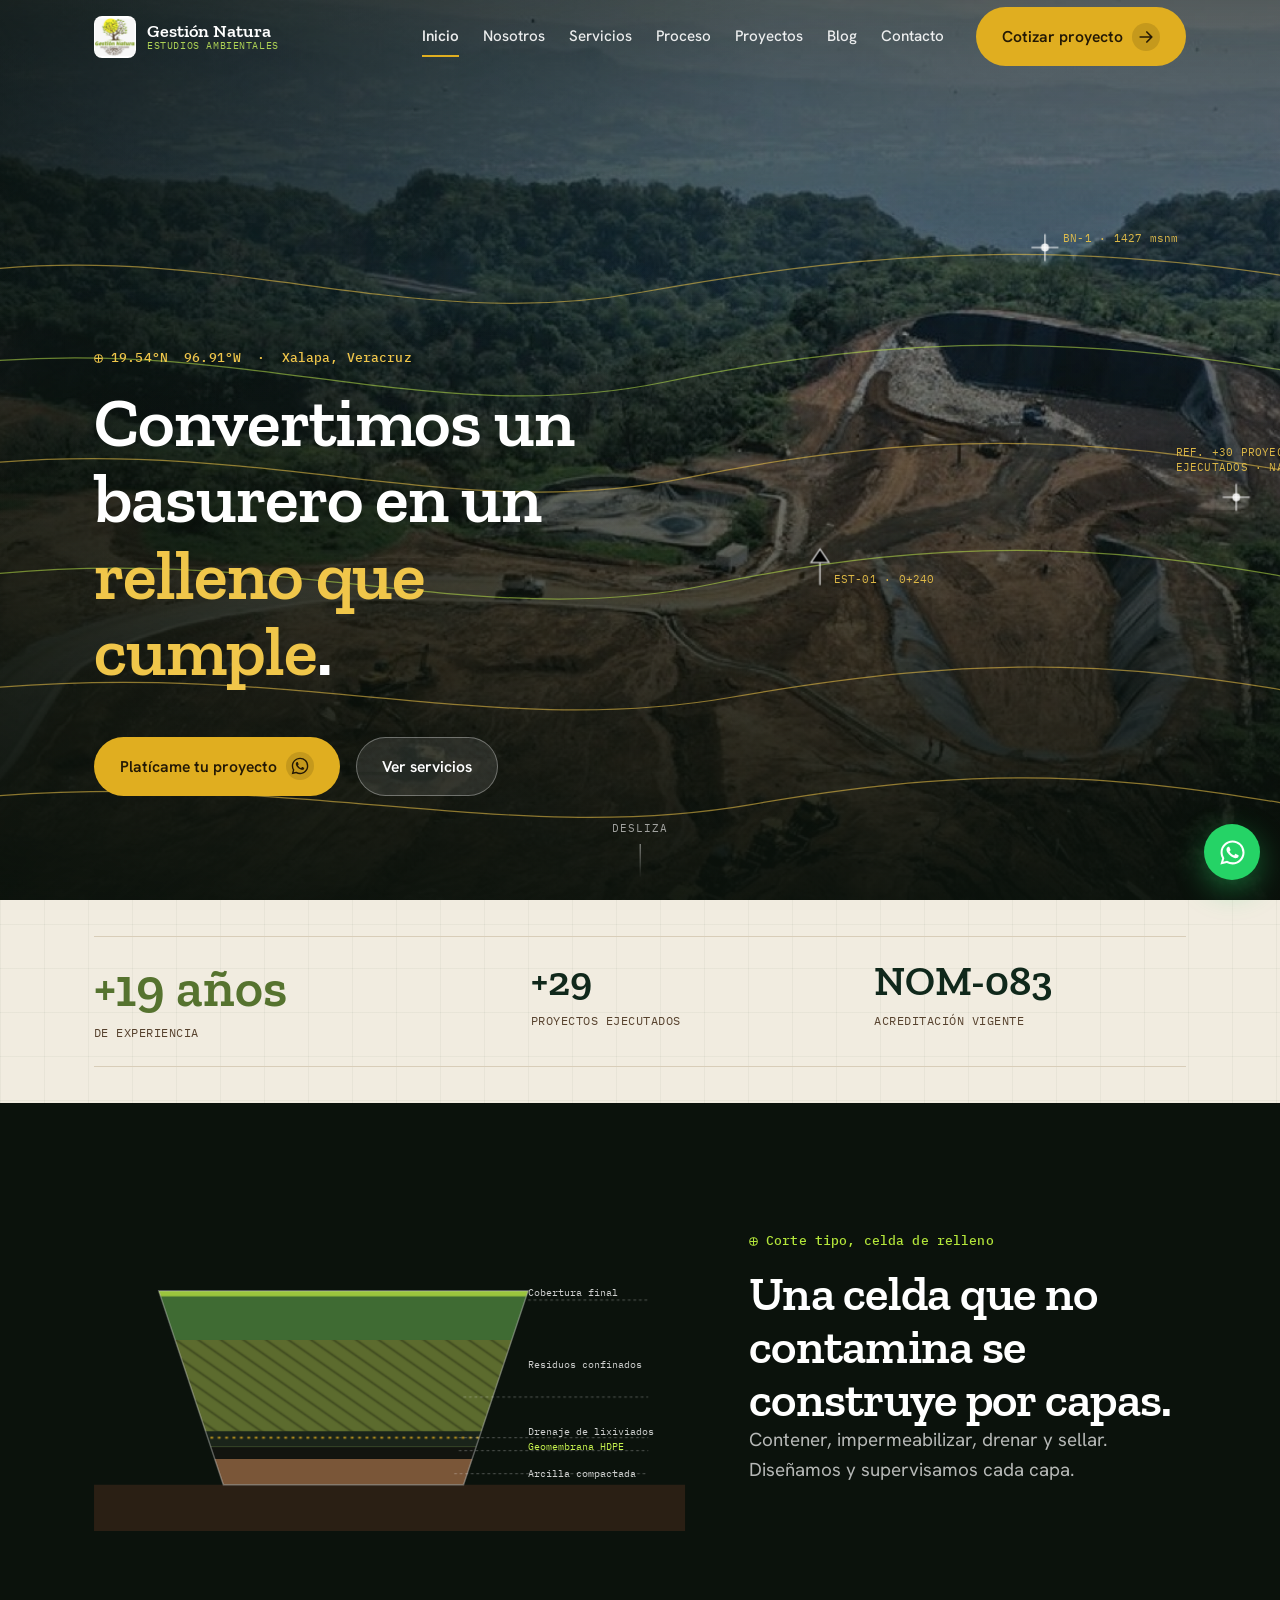
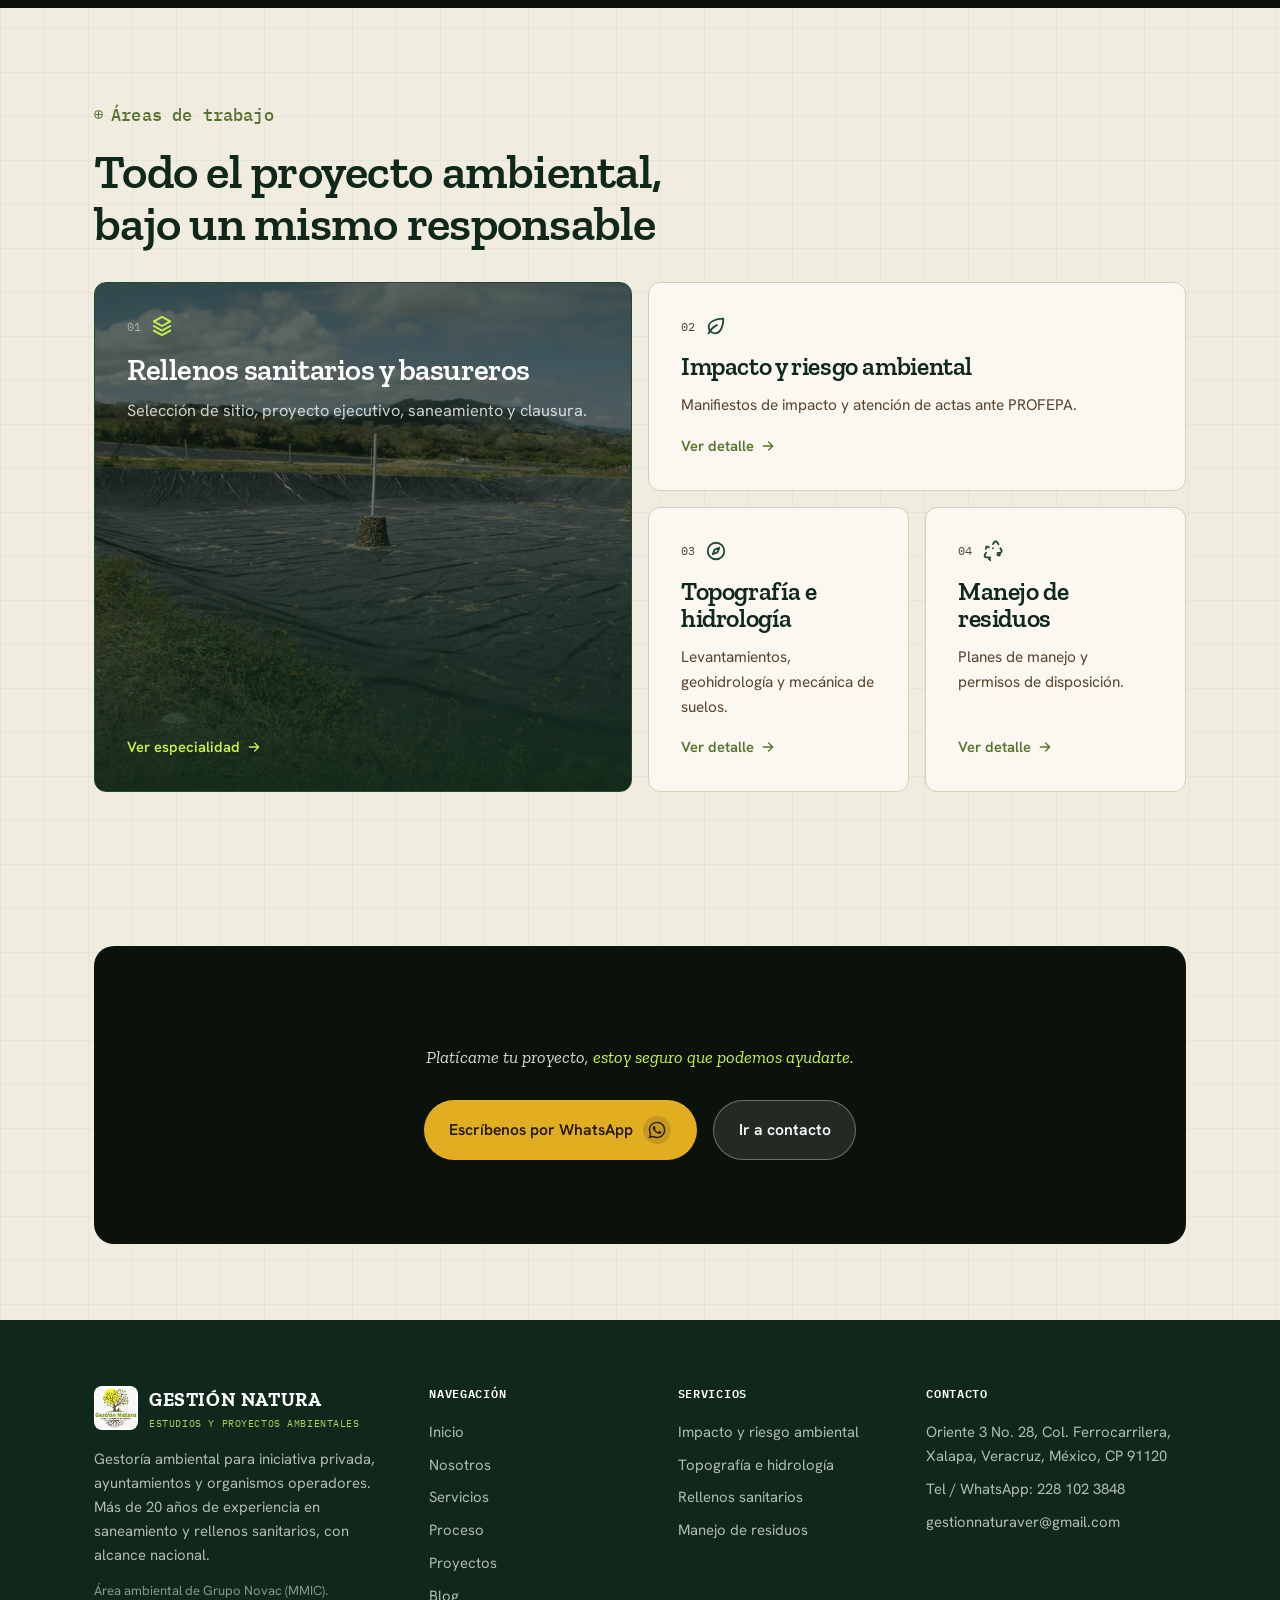
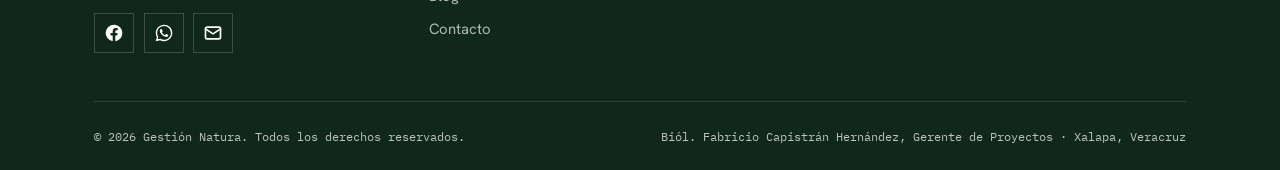
==== index.html @ 25e0476e "Corregir animación del mapa de proyectos para más compatibilidad entre navegadores La animación usab" ====
<!DOCTYPE html>
<html lang="es">
<head>
  <meta charset="UTF-8">
  <meta name="viewport" content="width=device-width, initial-scale=1">
  <title>Gestión Natura, Ingeniería de rellenos sanitarios y gestión ambiental en Xalapa</title>
  <meta name="description" content="Consultoría ambiental e ingeniería de rellenos sanitarios con más de 20 años de experiencia y alcance nacional: impacto ambiental, topografía, hidrología, saneamiento de basureros y manejo de residuos para iniciativa privada, ayuntamientos y organismos operadores.">
  <meta name="theme-color" content="#0B120C">
  <link rel="icon" href="assets/img/logo.jpg">
  <meta property="og:title" content="Gestión Natura, Estudios y proyectos ambientales">
  <meta property="og:description" content="Del levantamiento del sitio a la operación del relleno. Más de 20 años de experiencia y 30 proyectos a nivel nacional.">
  <meta property="og:type" content="website">
  <meta property="og:url" content="https://gestionnatura.pages.dev/">
  <meta property="og:image" content="https://gestionnatura.pages.dev/assets/img/photos/hero-relleno.jpg">
  <meta property="og:site_name" content="Gestión Natura">
  <meta property="og:locale" content="es_MX">
  <meta name="twitter:card" content="summary_large_image">
  <link rel="preconnect" href="https://fonts.googleapis.com">
  <link rel="preconnect" href="https://fonts.gstatic.com" crossorigin>
  <link href="https://fonts.googleapis.com/css2?family=Zilla+Slab:ital,wght@0,400;0,500;0,600;0,700;1,400;1,500&family=Hanken+Grotesk:wght@300;400;500;600;700&family=IBM+Plex+Mono:wght@400;500;600&display=swap" rel="stylesheet">
  <link rel="stylesheet" href="assets/css/style.css?v=34">
</head>
<body data-page="index" class="hero-dark">

  <!-- ============ HERO, foto real + levantamiento topográfico ============ -->
  <section class="hero">
    <div class="hero-media">
      <img src="assets/img/photos/hero-relleno.jpg?v=2" alt="Vista aérea de un relleno sanitario en construcción, con celdas de geomembrana entre montañas" fetchpriority="high">
    </div>
    <div class="hero-overlay"></div>
    <svg class="hero-survey" viewBox="0 0 1200 800" preserveAspectRatio="xMidYMid slice" aria-hidden="true">
      <path class="contour" d="M-50 250 C 200 200, 380 300, 600 260 S 1000 210, 1260 260"/>
      <path class="contour lime" d="M-50 330 C 220 285, 400 385, 620 340 S 1010 295, 1260 345"/>
      <path class="contour" d="M-50 420 C 240 375, 420 470, 640 425 S 1020 385, 1260 435"/>
      <path class="contour lime" d="M-50 520 C 250 470, 440 565, 660 520 S 1030 480, 1260 530"/>
      <path class="contour" d="M-50 620 C 260 575, 450 660, 680 620 S 1040 585, 1260 630"/>
      <path class="contour" d="M-50 715 C 270 675, 470 755, 700 715 S 1050 690, 1260 730"/>
      <!-- Banco de nivel -->
      <path class="mark" d="M960 208 l0 24 M948 220 l24 0"/>
      <circle class="mark-fill" cx="960" cy="220" r="3.5"/>
      <text class="lbl" x="976" y="215">BN-1 · 1427 msnm</text>
      <!-- Estación / cadenamiento -->
      <path class="mark" d="M760 520 l0 -20 M752 500 l16 0 l-8 -12 z"/>
      <text class="lbl" x="772" y="518">EST-01 · 0+240</text>
      <!-- Referencia de trayectoria (reemplaza la tarjeta flotante) -->
      <path class="mark" d="M1130 430 l0 24 M1118 442 l24 0"/>
      <circle class="mark-fill" cx="1130" cy="442" r="3.5"/>
      <text class="lbl" x="1076" y="405">REF. +30 PROYECTOS</text>
      <text class="lbl" x="1076" y="419">EJECUTADOS · NACIONAL</text>
    </svg>

    <div class="container">
      <div class="hero-content">
        <p class="marker on-photo">19.54°N&nbsp;&nbsp;96.91°W&nbsp;&nbsp;·&nbsp;&nbsp;Xalapa, Veracruz</p>
        <h1>Convertimos un basurero en un <span class="accent">relleno que cumple</span>.</h1>
        <div class="hero-actions">
          <a class="btn btn-primary" data-wa href="#">Platícame tu proyecto <span class="arrow" data-ic="whatsapp"></span></a>
          <a class="btn btn-ghost-light" href="servicios">Ver servicios</a>
        </div>
      </div>
    </div>
    <div class="hero-scroll" aria-hidden="true">Desliza<span></span></div>
  </section>

  <!-- ============ CIFRAS (mínimas, sin explicación de más) ============ -->
  <section class="section--tight">
    <div class="container">
      <div class="stats-row">
        <div class="stat"><div class="stat-v"><span data-count="20" data-prefix="+" data-suffix=" años">+20 años</span></div><div class="stat-l">De experiencia</div></div>
        <div class="stat"><div class="stat-v"><span data-count="30" data-prefix="+">+30</span></div><div class="stat-l">Proyectos ejecutados</div></div>
        <div class="stat"><div class="stat-v">NOM-083</div><div class="stat-l">Acreditación vigente</div></div>
      </div>
    </div>
  </section>

  <!-- ============ CORTE DE CELDA (firma técnica, animado) ============ -->
  <section class="band-ink section" id="corte">
    <div class="container">
      <div class="xsection">
        <div class="cell-figure">
          <svg class="cell-svg" viewBox="0 0 640 380" role="img" aria-label="Corte transversal de una celda de relleno sanitario: arcilla compactada, geomembrana HDPE, sistema de drenaje, residuos confinados y cobertura final.">
            <defs>
              <clipPath id="cellClip"><path d="M70 120 L470 120 L400 330 L140 330 Z"/></clipPath>
              <pattern id="waste" width="14" height="14" patternUnits="userSpaceOnUse" patternTransform="rotate(35)">
                <rect width="14" height="14" fill="#5C6B2E"/>
                <path d="M0 7 H14" stroke="#3f4a1f" stroke-width="2"/>
              </pattern>
            </defs>
            <!-- Terreno natural -->
            <path d="M0 330 L640 330 L640 380 L0 380 Z" fill="#2a1f14"/>
            <!-- Capas (orden de construcción = orden en el DOM) -->
            <g clip-path="url(#cellClip)">
              <g class="cell-layer"><rect x="60" y="300" width="520" height="40" fill="#7A5638"/></g>
              <g class="cell-layer"><rect x="60" y="286" width="520" height="16" fill="#12140f"/><rect x="60" y="286" width="520" height="3" fill="#3b4a2a"/></g>
              <g class="cell-layer"><rect x="60" y="270" width="520" height="18" fill="#1a241a"/>
                <g stroke="#E0AE20" stroke-width="2" stroke-dasharray="3 5" opacity=".9"><path d="M70 279 H560"/></g></g>
              <g class="cell-layer"><rect x="60" y="170" width="520" height="102" fill="url(#waste)"/></g>
              <g class="cell-layer"><rect x="60" y="120" width="520" height="52" fill="#3f6b33"/><rect x="60" y="120" width="520" height="6" fill="#9BC53D"/></g>
            </g>
            <!-- Contorno de la excavación -->
            <path d="M70 120 L470 120 L400 330 L140 330 Z" fill="none" stroke="rgba(255,255,255,.35)" stroke-width="1.5"/>
            <!-- Líneas guía + etiquetas -->
            <g class="cell-leader">
              <path d="M470 130 H600"/><path d="M400 235 H600"/><path d="M395 279 H600"/><path d="M395 293 H600"/><path d="M390 318 H600"/>
            </g>
            <g class="cell-tag" text-anchor="start" font-size="11">
              <text x="470" y="126">Cobertura final</text>
              <text x="602" y="126" text-anchor="end"><tspan></tspan></text>
              <text x="470" y="204">Residuos confinados</text>
              <text x="470" y="276">Drenaje de lixiviados</text>
              <text x="470" y="292"><tspan class="b" fill="#C6F24E">Geomembrana HDPE</tspan></text>
              <text x="470" y="322">Arcilla compactada</text>
            </g>
          </svg>
        </div>
        <div class="xsection-copy">
          <p class="marker on-dark">Corte tipo, celda de relleno</p>
          <h2>Una celda que no contamina se construye por capas.</h2>
          <p class="lead">Contener, impermeabilizar, drenar y sellar. Diseñamos y supervisamos cada capa.</p>
        </div>
      </div>
    </div>
  </section>

  <!-- ============ SERVICIOS (con jerarquía) ============ -->
  <section class="section" id="oferta">
    <div class="container">
      <div class="section-head reveal">
        <p class="marker">Áreas de trabajo</p>
        <h2>Todo el proyecto ambiental, bajo un mismo responsable</h2>
      </div>
      <div class="svc-grid">
        <a class="svc svc--feature" href="servicios#rellenos">
          <img class="svc--feature-media" src="assets/img/photos/geomembrana.jpg?v=2" alt="" aria-hidden="true" loading="lazy">
          <div class="svc--feature-overlay"></div>
          <div class="svc-ic" data-ic="layers"></div>
          <h3>Rellenos sanitarios y basureros</h3>
          <p>Selección de sitio, proyecto ejecutivo, saneamiento y clausura.</p>
          <span class="svc-link">Ver especialidad <span data-ic="arrow"></span></span>
        </a>
        <a class="svc svc--wide" href="servicios#impacto">
          <div class="svc-ic" data-ic="leaf"></div>
          <h3>Impacto y riesgo ambiental</h3>
          <p>Manifiestos de impacto y atención de actas ante PROFEPA.</p>
          <span class="svc-link">Ver detalle <span data-ic="arrow"></span></span>
        </a>
        <a class="svc" style="grid-column:span 3" href="servicios#topografia">
          <div class="svc-ic" data-ic="compass"></div>
          <h3>Topografía e hidrología</h3>
          <p>Levantamientos, geohidrología y mecánica de suelos.</p>
          <span class="svc-link">Ver detalle <span data-ic="arrow"></span></span>
        </a>
        <a class="svc" style="grid-column:span 3" href="servicios#residuos">
          <div class="svc-ic" data-ic="recycle"></div>
          <h3>Manejo de residuos</h3>
          <p>Planes de manejo y permisos de disposición.</p>
          <span class="svc-link">Ver detalle <span data-ic="arrow"></span></span>
        </a>
      </div>
    </div>
  </section>

  <!-- ============ CTA ============ -->
  <section class="section">
    <div class="container">
      <div class="cta-band">
        <div class="topo-bg" data-topo="9"></div>
        <p class="cta-quote">Platícame tu proyecto, <span class="q">estoy seguro que podemos ayudarte.</span></p>
        <div class="cta-actions">
          <a class="btn btn-primary" data-wa href="#">Escríbenos por WhatsApp <span class="arrow" data-ic="whatsapp"></span></a>
          <a class="btn btn-ghost-light" href="contacto">Ir a contacto</a>
        </div>
      </div>
    </div>
  </section>

  <script src="assets/js/icons.js?v=1"></script>
  <script src="assets/js/site.js?v=10"></script>
  <script src="assets/vendor/supabase.min.js"></script>
  <script src="assets/js/supabase.config.js?v=2"></script>
  <script src="assets/js/data.js?v=4"></script>
</body>
</html>
---- assets/css/style.css ----
/* ============================================================
   GESTIÓN NATURA — Sistema de diseño (v2)
   Anclado al oficio: topografía, hidrología e ingeniería de
   rellenos sanitarios. Firma: el corte de una celda de relleno.
   ============================================================ */

/* ---------- Tokens ---------- */
:root {
  /* Verdes de marca */
  --forest-900: #10281B;
  --forest-800: #163420;
  --forest-700: #204A30;
  --forest-600: #2C6040;
  --moss-600:   #56732F;
  --moss-500:   #74923F;
  --leaf-500:   #9BC53D;
  --leaf-400:   #AED355;

  /* Sol / dorado */
  --gold-600:   #8A6110;
  --gold-500:   #E0AE20;
  --gold-400:   #F0C64A;

  /* Tierra / estratos (mecánica de suelos) */
  --earth-900:  #2E2015;
  --earth-800:  #3F2C1C;
  --earth-700:  #57422E;
  --earth-500:  #856A4C;
  --clay:       #7A5638;  /* arcilla compactada */
  --clay-light: #9C7550;

  /* Papel de plano (base) */
  --paper:      #F1ECE0;
  --paper-2:    #E9E2D2;
  --surface:    #FBF8F1;
  --line:       rgba(22,52,32,.09);
  --grid:       rgba(22,52,32,.045);

  /* Bloque oscuro (estratos) */
  --ink-950:    #0B120C;
  --ink-900:    #0F170F;
  --ink-800c:   #16211A;
  --ink-700:    #23302A;
  --lime-400:   #C6F24E;
  --lime-500:   #B4E63A;

  /* Semánticos */
  --bg:            var(--paper);
  --text:          var(--earth-900);
  --text-muted:    var(--earth-700);
  --primary:       var(--forest-800);
  --primary-strong:var(--forest-900);
  --accent:        var(--gold-500);
  --border:        #D8CDB8;
  --ring:          var(--forest-600);

  /* Tipografía */
  --font-display: "Zilla Slab", Georgia, serif;
  --font-body:    "Hanken Grotesk", system-ui, -apple-system, "Segoe UI", Roboto, sans-serif;
  --font-mono:    "IBM Plex Mono", ui-monospace, "SFMono-Regular", Menlo, monospace;

  /* Espaciado */
  --space-1: 4px;  --space-2: 8px;  --space-3: 12px; --space-4: 16px;
  --space-5: 24px; --space-6: 32px; --space-7: 48px; --space-8: 64px;
  --space-9: 96px; --space-10: 128px;

  /* Radios y sombras (con jerarquía: no todo igual) */
  --radius-sm: 6px;
  --radius:    12px;
  --radius-lg: 20px;
  --radius-pill: 999px;
  --shadow-sm: 0 1px 2px rgba(46,32,21,.05);
  --shadow-md: 0 10px 30px rgba(46,32,21,.10);
  --shadow-lg: 0 26px 60px rgba(16,40,27,.22);

  --maxw: 1180px;
  --header-h: 74px;
  --ease: cubic-bezier(.22,.61,.36,1);
  --ease-out: cubic-bezier(.16,1,.3,1);
}

/* ---------- Reset ---------- */
*, *::before, *::after { box-sizing: border-box; }
* { margin: 0; }
html { -webkit-text-size-adjust: 100%; }
@media (prefers-reduced-motion: no-preference) { html { scroll-behavior: smooth; } }
body {
  font-family: var(--font-body);
  color: var(--text);
  background-color: var(--bg);
  /* Papel de plano: retícula de ingeniería a muy baja opacidad */
  background-image:
    linear-gradient(var(--grid) 1px, transparent 1px),
    linear-gradient(90deg, var(--grid) 1px, transparent 1px);
  background-size: 44px 44px, 44px 44px;
  line-height: 1.62;
  font-size: 16px;
  -webkit-font-smoothing: antialiased;
  text-rendering: optimizeLegibility;
  overflow-x: clip;
}
img, svg, video { display: block; max-width: 100%; }
img { height: auto; }
a { color: inherit; text-decoration: none; }
button { font: inherit; cursor: pointer; }
ul { list-style: none; padding: 0; }
:focus-visible { outline: 3px solid var(--ring); outline-offset: 3px; border-radius: 3px; }

/* ---------- Tipografía ---------- */
h1, h2, h3, h4 {
  font-family: var(--font-display);
  font-weight: 600;
  line-height: 1.08;
  letter-spacing: -0.015em;
  color: var(--primary-strong);
  font-optical-sizing: auto;
}
h1 { font-size: clamp(2.5rem, 5.6vw, 4.4rem); }
h2 { font-size: clamp(2rem, 4vw, 3.05rem); }
h3 { font-size: clamp(1.3rem, 2vw, 1.65rem); }
h4 { font-size: 1.14rem; }
p { color: var(--text-muted); }
strong { color: var(--text); font-weight: 600; }
.lead { font-size: 1.18rem; color: var(--text-muted); line-height: 1.55; }

/* MARCADOR técnico (reemplaza el "eyebrow": es una anotación de campo, no una etiqueta de marketing) */
.marker {
  font-family: var(--font-mono);
  font-size: .8rem;
  font-weight: 500;
  letter-spacing: .01em;
  color: var(--moss-600);
  display: inline-flex;
  align-items: center;
  gap: .5rem;
  margin-bottom: var(--space-4);
}
.marker::before {
  content: "";
  width: 9px; height: 9px;
  border: 1.5px solid currentColor;
  border-radius: 50%;
  background:
    linear-gradient(currentColor,currentColor) center/1px 100% no-repeat,
    linear-gradient(currentColor,currentColor) center/100% 1px no-repeat;
  background-clip: content-box;
  flex: 0 0 auto;
}
.marker.on-dark { color: var(--lime-500); }
.marker.on-photo { color: var(--gold-400); }

/* ---------- Layout ---------- */
.container { width: 100%; max-width: var(--maxw); margin-inline: auto; padding-inline: clamp(20px, 5vw, 44px); }
.section { padding-block: clamp(40px, 6vw, 80px); position: relative; }
.section--tight { padding-block: clamp(20px, 3vw, 36px); }

/* Cifras mínimas: número grande, una etiqueta, nada más — como una fila de bitácora, no 3 columnas idénticas */
.stats-row { display: grid; grid-template-columns: 1.3fr 1fr 1fr; gap: var(--space-6); border-block: 1px solid var(--border); padding-block: var(--space-5); }
.stat { text-align: left; }
.stat:first-child .stat-v { font-size: clamp(2.4rem, 4.2vw, 3.4rem); color: var(--moss-600); }
.stat-v { font-family: var(--font-display); font-size: clamp(1.8rem, 3.4vw, 2.6rem); color: var(--primary-strong); font-weight: 600; line-height: 1; }
.stat-l { font-family: var(--font-mono); font-size: .76rem; letter-spacing: .04em; text-transform: uppercase; color: var(--text-muted); margin-top: 8px; }
@media (max-width: 640px) { .stats-row { grid-template-columns: 1fr; gap: var(--space-4); text-align: left; } }
.section-head { max-width: 660px; margin-bottom: var(--space-6); }
.section-head.center { margin-inline: auto; text-align: center; }
.section-head.center .marker { justify-content: center; }
.section-head p { margin-top: var(--space-4); font-size: 1.08rem; }

/* Bandas de fondo — ritmo de estratos */
.band-ink {
  background: var(--ink-950);
  color: #fff;
  position: relative;
  overflow: hidden;
}
.band-ink h2, .band-ink h3, .band-ink h4 { color: #fff; }
.band-ink .lead, .band-ink p { color: rgba(255,255,255,.7); }
.band-surface { background: var(--surface); border-block: 1px solid var(--border); }

/* ---------- Botones ---------- */
.btn {
  display: inline-flex; align-items: center; gap: .6rem;
  padding: .92rem 1.55rem; border-radius: var(--radius-pill);
  font-weight: 600; font-size: .98rem; border: 1.5px solid transparent;
  transition: background-color .22s var(--ease), color .22s var(--ease), border-color .22s var(--ease), transform .22s var(--ease);
}
.btn svg { width: 20px; height: 20px; }
.btn-primary { background: var(--accent); color: #241905; }
.btn-primary:hover { background: var(--gold-400); }
.btn-forest { background: var(--primary); color: #fff; }
.btn-forest:hover { background: var(--forest-700); }
.btn-outline { background: transparent; color: var(--primary); border-color: var(--border); }
.btn-outline:hover { border-color: var(--primary); }
.btn-ghost-light { background: rgba(255,255,255,.10); color: #fff; border-color: rgba(255,255,255,.32); }
.btn-ghost-light:hover { background: rgba(255,255,255,.18); }
.btn-whatsapp { background: #25D366; color: #08351b; }
.btn-whatsapp:hover { background: #1fbe5b; }
.btn .arrow { display: grid; place-items: center; width: 28px; height: 28px; border-radius: 50%; background: rgba(36,25,5,.14); }
.btn-forest .arrow, .btn-ghost-light .arrow { background: rgba(255,255,255,.16); }
.btn-primary:hover .arrow .a-ic { transform: translateX(2px); }
.a-ic { display: inline-flex; transition: transform .22s var(--ease); }

/* ============================================================
   HEADER
   ============================================================ */
.site-header {
  position: fixed; inset: 0 0 auto 0; height: var(--header-h); z-index: 100;
  display: flex; align-items: center;
  transition: background-color .3s var(--ease), box-shadow .3s var(--ease), border-color .3s var(--ease);
  border-bottom: 1px solid transparent;
}
.site-header.scrolled, body:not(.hero-dark) .site-header {
  background: rgba(241,236,224,.9);
  backdrop-filter: saturate(140%) blur(12px);
  border-bottom-color: var(--border);
}
.site-header .container { display: flex; align-items: center; justify-content: space-between; gap: var(--space-5); }
.brand { display: flex; align-items: center; gap: .7rem; }
.brand img { width: 42px; height: 42px; border-radius: 8px; }
.brand-txt { display: flex; flex-direction: column; line-height: 1.05; }
.brand-txt b { font-family: var(--font-display); font-weight: 600; font-size: 1.14rem; color: var(--primary-strong); }
.brand-txt span { font-family: var(--font-mono); font-size: .6rem; letter-spacing: .06em; text-transform: uppercase; color: var(--moss-600); }
.hero-dark .site-header:not(.scrolled) .brand-txt b { color: #fff; }
.hero-dark .site-header:not(.scrolled) .brand-txt span { color: var(--leaf-400); }
.nav { display: flex; align-items: center; gap: var(--space-6); }
.nav-links { display: flex; align-items: center; gap: var(--space-5); }
.nav-links a { font-size: .95rem; font-weight: 500; color: var(--text); padding: .4rem 0; position: relative; }
.hero-dark .site-header:not(.scrolled) .nav-links a { color: rgba(255,255,255,.9); }
.nav-links a::after { content: ""; position: absolute; left: 0; bottom: -2px; width: 100%; height: 2px; background: var(--accent); transform: scaleX(0); transform-origin: left; transition: transform .25s var(--ease); }
.nav-links a:hover::after, .nav-links a[aria-current="page"]::after { transform: scaleX(1); }
.nav-links a[aria-current="page"] { color: var(--moss-600); font-weight: 600; }
.nav-links .nav-cta { display: none; }
.nav-toggle { display: none; width: 44px; height: 44px; border: 1px solid var(--border); background: var(--surface); align-items: center; justify-content: center; }
.nav-toggle span, .nav-toggle span::before, .nav-toggle span::after { content: ""; display: block; width: 20px; height: 2px; background: var(--text); border-radius: 2px; position: relative; transition: transform .3s var(--ease), opacity .2s var(--ease); }
.nav-toggle span::before { position: absolute; top: -6px; }
.nav-toggle span::after { position: absolute; top: 6px; }
body.nav-open .nav-toggle span { background: transparent; }
body.nav-open .nav-toggle span::before { transform: translateY(6px) rotate(45deg); }
body.nav-open .nav-toggle span::after { transform: translateY(-6px) rotate(-45deg); }

/* ============================================================
   HERO (Dirección A) — foto real + levantamiento topográfico
   ============================================================ */
.hero {
  position: relative; min-height: 100svh; display: flex; align-items: flex-end;
  color: #fff; overflow: hidden; padding-top: var(--header-h);
  background: var(--forest-900);
}
.hero-media { position: absolute; inset: 0; z-index: 0; }
.hero-media img {
  width: 100%; height: 100%; object-fit: cover; object-position: center 42%;
  filter: saturate(.72) contrast(1.02) brightness(.9);
  transform: scale(1.06);
  transition: opacity .45s ease;
}
.hero-media img.zoomed { animation: heroZoom 14s var(--ease-out) forwards; }
@keyframes heroZoom { to { transform: scale(1); } }
.hero-overlay {
  position: absolute; inset: 0; z-index: 1;
  background:
    linear-gradient(180deg, rgba(11,18,12,.55) 0%, rgba(11,18,12,.15) 32%, rgba(11,18,12,.72) 78%, rgba(11,18,12,.94) 100%),
    linear-gradient(90deg, rgba(11,18,12,.7) 0%, rgba(11,18,12,.1) 60%);
}
/* Capa de levantamiento (curvas + anotaciones que se trazan al cargar) */
.hero-survey { position: absolute; inset: 0; z-index: 2; width: 100%; height: 100%; pointer-events: none; }
.hero-survey .contour { fill: none; stroke: rgba(240,198,74,.55); stroke-width: 1.1; stroke-dasharray: 2600; stroke-dashoffset: 2600; }
.hero-survey .contour.lime { stroke: rgba(198,242,78,.5); }
.hero-survey .mark { stroke: rgba(255,255,255,.8); stroke-width: 1.2; opacity: 0; }
.hero-survey .mark-fill { fill: rgba(255,255,255,.85); opacity: 0; }
.hero-survey .lbl { font-family: var(--font-mono); font-size: 10px; fill: rgba(240,198,74,.9); opacity: 0; letter-spacing: .02em; }
.js-anim .hero-survey .contour { animation: draw 2.1s var(--ease-out) forwards; }
.js-anim .hero-survey .contour:nth-child(1){ animation-delay:.15s }
.js-anim .hero-survey .contour:nth-child(2){ animation-delay:.35s }
.js-anim .hero-survey .contour:nth-child(3){ animation-delay:.55s }
.js-anim .hero-survey .contour:nth-child(4){ animation-delay:.75s }
.js-anim .hero-survey .contour:nth-child(5){ animation-delay:.95s }
.js-anim .hero-survey .contour:nth-child(6){ animation-delay:1.15s }
.js-anim .hero-survey .mark, .js-anim .hero-survey .mark-fill { animation: fadeMark .6s var(--ease) 1.7s forwards; }
.js-anim .hero-survey .lbl { animation: fadeMark .6s var(--ease) 1.95s forwards; }
@keyframes draw { to { stroke-dashoffset: 0; } }
@keyframes fadeMark { to { opacity: 1; } }

.hero .container { position: relative; z-index: 3; width: 100%; padding-bottom: clamp(52px, 9vw, 104px); }
.hero-content { max-width: 1180px; }
.hero-content > * { opacity: 0; transform: translateY(20px); }
.js-anim .hero-content > * { animation: rise .8s var(--ease-out) forwards; }
.js-anim .hero-content > *:nth-child(1){ animation-delay:.3s }
.js-anim .hero-content > *:nth-child(2){ animation-delay:.45s }
.js-anim .hero-content > *:nth-child(3){ animation-delay:.6s }
.js-anim .hero-content > *:nth-child(4){ animation-delay:.78s }
@keyframes rise { to { opacity: 1; transform: none; } }
.hero h1 { color: #fff; max-width: 14ch; }
.hero h1 .accent { color: var(--gold-400); }
.hero-content p.hero-sub { color: rgba(255,255,255,.9); font-size: 1.22rem; max-width: 56ch; margin-top: var(--space-5); }
.hero-actions { display: flex; flex-wrap: wrap; gap: var(--space-4); margin-top: var(--space-7); }
.hero-scroll { position: absolute; bottom: 22px; left: 50%; transform: translateX(-50%); z-index:3; font-family: var(--font-mono); font-size:.68rem; color: rgba(255,255,255,.6); letter-spacing:.1em; text-transform:uppercase; display:flex; flex-direction:column; align-items:center; gap:6px; }
.hero-scroll span { width:1px; height:34px; background: linear-gradient(rgba(255,255,255,.6), transparent); }

/* Marcas de registro (esquinas de plano, reemplazan cualquier decoración orgánica difuminada) */
.plate-marks { position: absolute; z-index: 1; pointer-events: none; inset: -14px; }
.plate-marks::before, .plate-marks::after,
.plate-marks span::before, .plate-marks span::after { content: ""; position: absolute; width: 22px; height: 22px; border: 1.5px solid var(--moss-500); }
.plate-marks::before { top: 0; left: 0; border-width: 1.5px 0 0 1.5px; }
.plate-marks::after { top: 0; right: 0; border-width: 1.5px 1.5px 0 0; }
.plate-marks span::before { bottom: 0; left: 0; border-width: 0 0 1.5px 1.5px; }
.plate-marks span::after { bottom: 0; right: 0; border-width: 0 1.5px 1.5px 0; }

/* Cuando no hay JS: estado final visible */
body:not(.js-anim) .hero-survey .contour { stroke-dashoffset: 0; }
body:not(.js-anim) .hero-survey .mark,
body:not(.js-anim) .hero-survey .mark-fill,
body:not(.js-anim) .hero-survey .lbl,
body:not(.js-anim) .hero-content > * { opacity: 1; transform: none; }

/* ============================================================
   PAGE HERO (páginas internas) — foto + overlay + curvas quietas
   ============================================================ */
.pagehero {
  position: relative; padding: calc(var(--header-h) + 64px) 0 64px; color: #fff; overflow: hidden;
  background: var(--forest-900);
}
.pagehero-media { position: absolute; inset: 0; z-index: 0; }
.pagehero-media img { width: 100%; height: 100%; object-fit: cover; filter: saturate(.7) brightness(.75); transition: opacity .45s ease; }
.pagehero-overlay { position: absolute; inset: 0; z-index: 1; background: linear-gradient(120deg, rgba(11,18,12,.9) 0%, rgba(11,18,12,.6) 55%, rgba(11,18,12,.4) 100%); }
.pagehero .topo-bg { z-index: 1; }
.pagehero .topo-line { stroke: rgba(174,211,85,.14); }
.pagehero .container { position: relative; z-index: 2; }
.pagehero h1 { color: #fff; margin-top: var(--space-3); }
.pagehero p.sub { color: rgba(255,255,255,.85); max-width: 62ch; margin-top: var(--space-4); font-size: 1.1rem; }
.breadcrumb { font-family: var(--font-mono); font-size: .78rem; color: rgba(255,255,255,.55); margin-bottom: var(--space-4); }
.breadcrumb a:hover { color: var(--leaf-400); }

/* ---------- TOPO generativo (fondo sutil, quieto) ---------- */
.topo-bg { position: absolute; inset: 0; overflow: hidden; pointer-events: none; }
.topo-bg svg { position: absolute; width: 140%; height: 140%; top: -20%; left: -20%; }
.topo-line { fill: none; stroke-width: 1.3; }
.band-ink .topo-line { stroke: rgba(198,242,78,.08); }

/* ============================================================
   CORTE DE CELDA (Dirección B) — firma técnica animada
   ============================================================ */
.xsection { display: grid; grid-template-columns: 1.15fr .85fr; gap: clamp(28px,5vw,64px); align-items: center; }
.cell-figure { position: relative; }
.cell-svg { width: 100%; height: auto; overflow: visible; }
.cell-layer { opacity: 0; transform: translateY(16px); }
.cell-built .cell-layer { animation: layerUp .7s var(--ease-out) forwards; }
.cell-built .cell-layer:nth-child(1){ animation-delay:.05s }
.cell-built .cell-layer:nth-child(2){ animation-delay:.2s }
.cell-built .cell-layer:nth-child(3){ animation-delay:.35s }
.cell-built .cell-layer:nth-child(4){ animation-delay:.5s }
.cell-built .cell-layer:nth-child(5){ animation-delay:.65s }
@keyframes layerUp { to { opacity: 1; transform: none; } }
.cell-leader { stroke: rgba(255,255,255,.32); stroke-width: 1; stroke-dasharray: 3 3; opacity: 0; }
.cell-built .cell-leader { animation: fadeMark .5s var(--ease) .8s forwards; }
.cell-tag { font-family: var(--font-mono); font-size: 11px; fill: rgba(255,255,255,.8); opacity: 0; }
.cell-tag b { fill: var(--lime-400); }
.cell-built .cell-tag { animation: fadeMark .5s var(--ease) .9s forwards; }
body:not(.js-anim) .cell-layer, body:not(.js-anim) .cell-leader, body:not(.js-anim) .cell-tag { opacity: 1; transform: none; }

/* ============================================================
   CLASIFICACIÓN A/B/C/D — escala real (NOM-083), no texto punteado
   ============================================================ */
.classif { display: grid; grid-template-columns: repeat(4, 1fr); gap: 10px; align-items: end; margin-top: var(--space-5); }
.tier { text-align: left; border-top: 2px solid var(--forest-600); padding-top: 10px; position: relative; }
.tier .bar { background: var(--forest-700); margin-bottom: 10px; }
.tier:nth-child(1) .bar { height: 34px; } /* D */
.tier:nth-child(2) .bar { height: 58px; } /* C */
.tier:nth-child(3) .bar { height: 84px; } /* B */
.tier:nth-child(4) .bar { height: 112px; background: var(--moss-600); } /* A */
.tier .t { font-family: var(--font-display); font-size: 1.5rem; color: var(--primary-strong); line-height: 1; }
.tier .r { font-family: var(--font-mono); font-size: .72rem; color: var(--text-muted); margin-top: 4px; display: block; }
.band-ink .classif .tier { border-top-color: var(--ink-700); }
.band-ink .tier .bar { background: var(--ink-700); }
.band-ink .tier:nth-child(4) .bar { background: var(--lime-500); }
.band-ink .tier .t { color: #fff; }
.band-ink .tier .r { color: rgba(255,255,255,.6); }

/* ============================================================
   SERVICIOS — con jerarquía (rellenos = tarjeta protagonista)
   ============================================================ */
.svc-grid { display: grid; grid-template-columns: repeat(12, 1fr); gap: var(--space-4); counter-reset: svc; }
.svc {
  background: var(--surface); border: 1px solid var(--border); border-radius: var(--radius);
  padding: var(--space-6); display: flex; flex-direction: column;
  transition: border-color .25s var(--ease), background-color .25s var(--ease);
  counter-increment: svc;
}
.svc:hover { border-color: var(--moss-500); }
.svc-ic { display: flex; align-items: center; gap: 10px; color: var(--forest-700); margin-bottom: var(--space-4); }
.svc-ic::before { content: counter(svc, decimal-leading-zero); font-family: var(--font-mono); font-size: .78rem; color: var(--text-muted); }
.svc-ic svg { width: 22px; height: 22px; }
.svc h3 { margin-bottom: var(--space-3); }
.svc p { font-size: .96rem; }
.svc-price { display: inline-block; margin-top: var(--space-3); font-family: var(--font-mono); font-size: .82rem; font-weight: 600; color: var(--gold-600); background: rgba(201,154,23,.1); border-radius: var(--radius-pill); padding: 4px 12px; }
.svc-photos { display: flex; gap: 6px; margin-top: var(--space-3); }
.svc-photos img { width: 48px; height: 48px; object-fit: cover; border: 1px solid var(--border); }
.svc-photos-more { display: grid; place-items: center; width: 48px; height: 48px; background: var(--paper-2); color: var(--text-muted); font-family: var(--font-mono); font-size: .74rem; font-weight: 600; }
/* Protección: si alguien pega un resumen larguísimo por error, la tarjeta no se desborda */
[data-blog-list] .svc p { display: -webkit-box; -webkit-line-clamp: 3; -webkit-box-orient: vertical; overflow: hidden; }
.blog-thumb { display: block; margin: calc(var(--space-6) * -1) calc(var(--space-6) * -1) var(--space-4); border-radius: var(--radius) var(--radius) 0 0; overflow: hidden; aspect-ratio: 16/9; }
.blog-thumb img { width: 100%; height: 100%; object-fit: cover; display: block; transition: transform .35s var(--ease); }
.svc:hover .blog-thumb img { transform: scale(1.04); }
.svc-link { display: inline-flex; align-items: center; gap: .4rem; margin-top: auto; padding-top: var(--space-4); color: var(--moss-600); font-weight: 600; font-size: .92rem; }
.svc-link svg { width: 16px; height: 16px; }
/* Protagonista: rellenos sanitarios */
.svc--feature {
  grid-column: span 6; grid-row: span 2;
  background: linear-gradient(160deg, var(--forest-800), var(--forest-900));
  color: #fff; border-color: var(--forest-700); position: relative; overflow: hidden;
  justify-content: flex-end; min-height: 300px;
}
.svc--feature .topo-bg .topo-line { stroke: rgba(174,211,85,.12); }
.svc--feature > * { position: relative; z-index: 2; }
.svc--feature-media { position: absolute !important; inset: 0; width: 100%; height: 100%; object-fit: cover; z-index: 0 !important; filter: saturate(.8) brightness(.7); }
.svc--feature-overlay { position: absolute !important; inset: 0; z-index: 1 !important; background: linear-gradient(180deg, rgba(16,40,27,.55) 0%, rgba(16,40,27,.35) 40%, rgba(16,40,27,.92) 100%); }
.svc--feature h3 { color: #fff; font-size: clamp(1.5rem,2.4vw,2rem); }
.svc--feature p { color: rgba(255,255,255,.78); font-size: 1.02rem; }
.svc--feature .svc-ic { color: var(--lime-400); }
.svc--feature .svc-ic::before { color: rgba(255,255,255,.5); }
.svc--feature .svc-link { color: var(--lime-400); }
.svc--wide { grid-column: span 6; }
.svc--std { grid-column: span 6; }
.svc-mini-list { display: flex; flex-wrap: wrap; gap: 6px; margin-top: var(--space-4); }
.svc-mini-list span { font-family: var(--font-mono); font-size: .72rem; color: rgba(255,255,255,.85); border: 1px solid rgba(255,255,255,.22); border-radius: var(--radius-pill); padding: 4px 10px; }

/* Listas de servicio (catálogo) */
.svc-list { margin-top: var(--space-4); display: grid; gap: .7rem; }
.svc-list li { display: flex; gap: .7rem; align-items: flex-start; font-size: .98rem; color: var(--text); }
.svc-list li svg { width: 18px; height: 18px; color: var(--moss-600); flex: 0 0 auto; margin-top: 3px; }

/* ============================================================
   ÍNDICE DE SERVICIOS — fila de enlaces, sin tarjetas
   ============================================================ */
.svc-index { display: flex; flex-wrap: wrap; gap: 0; border-top: 1px solid var(--border); border-bottom: 1px solid var(--border); }
.svc-index a { flex: 1 1 200px; display: flex; align-items: center; justify-content: space-between; gap: 10px; padding: 18px 4px; border-right: 1px solid var(--border); font-family: var(--font-display); font-size: 1.02rem; color: var(--text); }
.svc-index a:last-child { border-right: 0; }
.svc-index a svg { width: 16px; height: 16px; color: var(--text-muted); transition: transform .2s var(--ease); }
.svc-index a:hover svg { transform: translateX(3px); color: var(--moss-600); }
@media (max-width: 720px) { .svc-index a { flex: 1 1 100%; border-right: 0; border-bottom: 1px solid var(--border); } .svc-index a:last-child { border-bottom: 0; } }

/* Filas de servicio — reemplaza el grid de tarjetas por una lista tipo ficha técnica */
.svc-rows { border-top: 1px solid var(--border); counter-reset: svcrow; }
.svc-row { display: grid; grid-template-columns: 44px 1fr; gap: var(--space-4); padding: 22px 0; border-bottom: 1px solid var(--border); counter-increment: svcrow; }
.svc-row::before { content: counter(svcrow, decimal-leading-zero); font-family: var(--font-mono); font-size: .78rem; color: var(--text-muted); padding-top: 3px; }
.svc-row h3 { font-size: 1.12rem; margin-bottom: 3px; }
.svc-row p { font-size: .92rem; margin: 0; }
.band-surface .svc-index, .band-surface .svc-rows { border-color: var(--border); }

/* ============================================================
   PROCESO llave en mano — la ÚNICA secuencia numerada (orden real)
   ============================================================ */
.process { counter-reset: step; display: grid; grid-template-columns: repeat(auto-fit, minmax(220px,1fr)); gap: var(--space-5); margin-top: var(--space-6); }
.pstep { position: relative; padding-top: var(--space-5); border-top: 2px solid var(--border); }
.pstep::before { counter-increment: step; content: counter(step,decimal-leading-zero); font-family: var(--font-mono); font-size: .8rem; color: var(--gold-600); position: absolute; top: -1px; left: 0; background: var(--bg); padding-right: 10px; transform: translateY(-50%); border-top: 2px solid var(--gold-500); padding-top: 0; }
.pstep h3 { margin-bottom: 6px; }
.pstep p { font-size: .93rem; }
.band-ink .pstep { border-top-color: var(--ink-700); }
.band-ink .pstep::before { background: var(--ink-950); color: var(--lime-400); border-top-color: var(--lime-500); }

/* ============================================================
   SPLIT (media + texto)
   ============================================================ */
.split { display: grid; grid-template-columns: 1fr 1fr; gap: clamp(28px, 5vw, 72px); align-items: stretch; }
.split.reverse .split-media { order: 2; }
.split-media { position: relative; min-height: 280px; }
.frame { overflow: hidden; position: relative; }
.frame img { width: 100%; height: 100%; object-fit: cover; }
.frame.portrait { aspect-ratio: 4/5; }
.frame.wide { aspect-ratio: 4/3; }
.split-media .frame.wide { aspect-ratio: auto; position: absolute; inset: 0; }
.split-media .frame.wide img { position: absolute; inset: 0; width: 100%; height: 100%; object-fit: cover; }
.frame-cap { position: absolute; left: 12px; bottom: 12px; z-index: 2; font-family: var(--font-mono); font-size: .68rem; color: #fff; background: rgba(11,18,12,.7); padding: 4px 9px; border-radius: var(--radius-pill); }
.portrait-badge { position: absolute; bottom: -16px; right: -14px; background: var(--surface); border: 1px solid var(--border); padding: var(--space-4) var(--space-5); max-width: 250px; }
.portrait-badge b { font-family: var(--font-display); color: var(--primary-strong); display: block; }
.portrait-badge span { font-family: var(--font-mono); font-size: .78rem; color: var(--text-muted); }
.sign { font-family: var(--font-display); font-style: italic; font-size: 1.5rem; color: var(--moss-600); }

/* ============================================================
   TIMELINE (banda oscura) — perfil de trayectoria
   ============================================================ */
.timeline { position: relative; margin-top: var(--space-7); padding-left: 8px; }
.timeline::before { content: ""; position: absolute; left: 15px; top: 6px; bottom: 6px; width: 2px; background: linear-gradient(var(--lime-500), rgba(198,242,78,.1)); }
.tl-item { position: relative; padding: 0 0 var(--space-6) 52px; }
.tl-item:last-child { padding-bottom: 0; }
.tl-dot { position: absolute; left: 6px; top: 4px; width: 20px; height: 20px; border-radius: 50%; background: var(--ink-950); border: 3px solid var(--lime-400); box-shadow: 0 0 0 5px rgba(198,242,78,.1); }
.tl-year { color: var(--lime-400); font-family: var(--font-mono); font-size: 1rem; font-weight: 600; }
.tl-item h4 { color: #fff; margin: 4px 0 6px; }
.tl-item p { color: rgba(255,255,255,.66); font-size: .96rem; }
.tl-pending { opacity: .5; }
.tl-pending .tl-dot { border-color: rgba(255,255,255,.4); box-shadow: none; }
.tl-pending .tl-year { color: rgba(255,255,255,.55); }

/* ============================================================
   PLACEHOLDERS (temporales, marcados)
   ============================================================ */
.ph { position: relative; background: repeating-linear-gradient(135deg, rgba(86,115,47,.06) 0 12px, transparent 12px 24px), linear-gradient(160deg, var(--paper-2), #D8CDB8); display: grid; place-items: center; color: var(--earth-700); overflow: hidden; }
.ph-label { position: relative; z-index: 2; display: inline-flex; align-items: center; gap: .5rem; background: rgba(251,248,241,.85); border: 1px dashed var(--earth-500); color: var(--earth-800); font-family: var(--font-mono); font-size: .7rem; padding: .38rem .65rem; border-radius: var(--radius-pill); }
.ph-label svg { width: 13px; height: 13px; }
.ph.dark { background: repeating-linear-gradient(135deg, rgba(198,242,78,.05) 0 12px, transparent 12px 24px), linear-gradient(160deg, var(--ink-800c), var(--ink-900)); color: rgba(255,255,255,.7); }
.ph.dark .ph-label { background: rgba(11,18,12,.7); border-color: rgba(198,242,78,.4); color: var(--lime-400); }

/* ============================================================
   SELLOS (acreditaciones reales, sin logos de terceros)
   ============================================================ */
.seal-strip { display: flex; flex-wrap: wrap; gap: var(--space-4); }
.seal { display: flex; align-items: center; gap: 12px; border: 1px solid var(--border); padding: 14px 18px; background: var(--surface); }
.seal-ic { flex: 0 0 auto; width: 34px; height: 34px; display: grid; place-items: center; color: var(--forest-700); }
.seal-ic svg { width: 22px; height: 22px; }
.seal-code { font-family: var(--font-mono); font-size: .92rem; font-weight: 600; color: var(--primary-strong); line-height: 1.1; }
.seal-desc { font-size: .78rem; color: var(--text-muted); }
.band-ink .seal { background: transparent; border-color: var(--ink-700); }
.band-ink .seal-ic { color: var(--lime-400); }
.band-ink .seal-code { color: #fff; }
.band-ink .seal-desc { color: rgba(255,255,255,.6); }

/* ============================================================
   GALERÍA / PROYECTOS
   ============================================================ */
.gallery { display: grid; grid-template-columns: repeat(auto-fill, minmax(280px, 1fr)); gap: var(--space-5); }
.tile { position: relative; }
.tile .media { aspect-ratio: 4/3; overflow: hidden; position: relative; }
.tile .media img, .tile .media .ph { width: 100%; height: 100%; object-fit: cover; }
.tile-body { padding: var(--space-3) 0 0; }
.tile-tag { font-family: var(--font-mono); font-size: .72rem; letter-spacing: .02em; color: var(--moss-600); }
.tile-body h4 { margin: 6px 0 4px; }
.tile-body p { font-size: .9rem; }
.case { display: grid; grid-template-columns: 1.1fr 1fr; gap: clamp(24px,4vw,56px); padding-bottom: clamp(32px,5vw,56px); border-bottom: 1px solid var(--border); }
.case:last-child { border-bottom: 0; padding-bottom: 0; }
.case:nth-child(even) .case-media { order: 2; }
.case-media { position: relative; }
.case-media .ph, .case-media img { height: 100%; min-height: 300px; width: 100%; object-fit: cover; }
.case-body { padding: 0; }
.case-body .tile-tag { color: var(--gold-600); }
.case-body h3 { margin: 8px 0 12px; }
.case-meta { display: grid; gap: var(--space-3); margin-top: var(--space-5); }
.case-meta div { display: flex; gap: .6rem; font-size: .95rem; }
.case-meta b { flex: 0 0 118px; color: var(--text); font-family: var(--font-mono); font-weight: 500; font-size: .82rem; padding-top: 2px; }
.case-meta span { color: var(--text-muted); }

/* Estatus + capacidad real (franja superior de cada caso) */
.case-top { display: flex; align-items: center; justify-content: space-between; gap: var(--space-3); margin-bottom: 10px; }
.case-status { display: inline-flex; align-items: center; gap: 6px; font-family: var(--font-mono); font-size: .74rem; font-weight: 600; letter-spacing: .02em; text-transform: uppercase; color: var(--moss-600); }
.case-status::before { content: ""; width: 7px; height: 7px; border-radius: 50%; background: var(--moss-500); }
.case-status.built { color: var(--text-muted); }
.case-status.built::before { background: var(--text-muted); }
.case-status.progress { color: var(--gold-600); }
.case-status.progress::before { background: var(--gold-500); }
.case-capacity { font-family: var(--font-mono); font-size: .82rem; font-weight: 600; color: var(--primary-strong); border: 1px solid var(--border); padding: 3px 10px; }

/* ANTES / DESPUÉS */
.ba { position: relative; overflow: hidden; aspect-ratio: 16/9; user-select: none; touch-action: none; }
.ba-layer { position: absolute; inset: 0; }
.ba-layer img, .ba-layer .ph { width: 100%; height: 100%; object-fit: cover; }
.ba-after { clip-path: inset(0 0 0 50%); }
.ba-tag { position: absolute; top: 14px; z-index: 4; font-family: var(--font-mono); background: rgba(11,18,12,.72); color: #fff; font-size: .72rem; padding: .35rem .7rem; border-radius: var(--radius-pill); }
.ba-tag.before { left: 14px; }
.ba-tag.after { right: 14px; background: var(--moss-600); }
.ba-divider { position: absolute; top: 0; bottom: 0; left: 50%; width: 3px; background: #fff; z-index: 5; transform: translateX(-50%); box-shadow: 0 0 12px rgba(0,0,0,.35); }
.ba-handle { position: absolute; top: 50%; left: 50%; z-index: 6; transform: translate(-50%,-50%); width: 46px; height: 46px; border-radius: 50%; background: #fff; color: var(--forest-800); display: grid; place-items: center; box-shadow: var(--shadow-md); cursor: ew-resize; }
.ba-handle svg { width: 22px; height: 22px; }
.ba-range { position: absolute; inset: 0; z-index: 7; opacity: 0; cursor: ew-resize; width: 100%; height: 100%; }

/* ============================================================
   MAPA DE PROYECTOS EJECUTADOS (plano técnico, no mapa genérico)
   ============================================================ */
.proj-map { display: grid; grid-template-columns: 1.55fr 1fr; gap: var(--space-6); align-items: start; }
.proj-map-frame { position: relative; background: var(--surface); border: 1px solid var(--border); border-radius: var(--radius); overflow: hidden; }
.proj-map-svg { width: 100%; height: auto; display: block; }
.proj-map-svg .pm-grid { stroke: var(--line); stroke-width: 1; stroke-dasharray: 4 4; }
.proj-map-svg .pm-frame-line { stroke: var(--border); stroke-width: 1.4; fill: none; }
.proj-map-svg .pm-tick { font-family: var(--font-mono); font-size: 10px; fill: var(--text-muted); }
.proj-map-svg .pm-cross { stroke: var(--moss-500); stroke-width: 1.4; }
.proj-map-svg .pm-north text { font-family: var(--font-mono); font-size: 11px; fill: var(--text-muted); font-weight: 600; }
.proj-map-svg .pm-north path { fill: var(--moss-600); }
.proj-map-svg .pm-scale-line { stroke: var(--text-muted); stroke-width: 1.4; }
.proj-map-svg .pm-scale-text { font-family: var(--font-mono); font-size: 10px; fill: var(--text-muted); }
.proj-map-svg .pm-inset-box { fill: var(--paper); stroke: var(--moss-600); stroke-width: 1.4; stroke-dasharray: 3 3; }
.proj-map-svg .pm-inset-label { font-family: var(--font-mono); font-size: 10px; fill: var(--moss-700, var(--moss-600)); font-weight: 600; letter-spacing: .02em; }
.proj-map-svg .pm-leader { stroke: var(--moss-500); stroke-width: 1.2; stroke-dasharray: 3 3; fill: none; }
.proj-map-svg .pm-dot circle.pm-core { fill: var(--gold-500); stroke: var(--ink-950); stroke-width: 1; }
.proj-map-svg .pm-dot circle.pm-ring { fill: none; stroke: var(--gold-500); stroke-width: 1; opacity: 0; }
.proj-map-svg .pm-dot text { font-family: var(--font-mono); font-size: 9.5px; font-weight: 700; fill: var(--ink-950); }

.proj-map-svg .pm-num-label { font-family: var(--font-mono); font-size: 10px; fill: var(--text); }

/* Animación: se dibuja al entrar a pantalla, respeta prefers-reduced-motion vía la regla global */
.proj-map-svg .pm-grid, .proj-map-svg .pm-frame-line, .proj-map-svg .pm-leader { stroke-dashoffset: 1; opacity: 0; transition: opacity .5s var(--ease); }
.reveal.in .proj-map-svg .pm-grid, .reveal.in .proj-map-svg .pm-frame-line, .reveal.in .proj-map-svg .pm-leader { opacity: 1; }
.proj-map-svg .pm-dot { opacity: 0; transition: opacity .3s var(--ease-out); transition-delay: var(--d, 0s); }
.reveal.in .proj-map-svg .pm-dot { opacity: 1; }
.proj-map-svg .pm-dot circle.pm-core { r: 0; transition: r .4s var(--ease-out); transition-delay: var(--d, 0s); }
.reveal.in .proj-map-svg .pm-dot circle.pm-core { r: var(--r, 10); }
@keyframes pmPulse { 0% { opacity: .55; } 100% { opacity: 0; r: 24; } }
.reveal.in .proj-map-svg .pm-dot circle.pm-ring { animation: pmPulse 2.2s var(--ease-out) infinite; animation-delay: calc(var(--d, 0s) + .4s); }

.proj-map-legend { display: flex; flex-direction: column; gap: 2px; }
.proj-map-legend li { list-style: none; display: flex; gap: 10px; align-items: baseline; padding: 9px 4px; border-bottom: 1px solid var(--border); font-size: .88rem; }
.proj-map-legend li b { font-family: var(--font-mono); color: var(--gold-600); flex: 0 0 auto; min-width: 2.4em; }
.proj-map-legend li span.pm-year { margin-left: auto; font-family: var(--font-mono); font-size: .74rem; color: var(--text-muted); flex: 0 0 auto; }
.proj-map-caption { font-family: var(--font-mono); font-size: .74rem; color: var(--text-muted); margin-top: var(--space-3); }

@media (max-width: 860px) {
  .proj-map { grid-template-columns: 1fr; }
}

/* SECTORES */
.sectors { display: grid; grid-template-columns: repeat(auto-fit, minmax(200px,1fr)); gap: var(--space-4); }
.sector { border: 1px solid var(--border); border-radius: var(--radius); padding: var(--space-5); background: var(--surface); }
.sector-ic { width: 50px; height: 50px; margin-bottom: var(--space-3); display: grid; place-items: center; background: var(--paper-2); color: var(--forest-700); border: 1px solid var(--border); }
.sector-ic svg { width: 26px; height: 26px; }
.sector b { font-family: var(--font-display); color: var(--primary-strong); font-size: 1.05rem; }
.sector p { font-size: .88rem; margin-top: 4px; }

/* ============================================================
   BANDA CTA (oscura)
   ============================================================ */
.cta-band { position: relative; overflow: hidden; background: var(--ink-950); color: #fff; border-radius: var(--radius-lg); padding: clamp(40px, 7vw, 84px) clamp(28px,5vw,64px); text-align: center; }
.cta-band .topo-bg .topo-line { stroke: rgba(198,242,78,.1); }
.cta-band > * { position: relative; z-index: 2; }
.cta-band h2 { color: #fff; }
.cta-band p { color: rgba(255,255,255,.82); max-width: 58ch; margin: var(--space-4) auto var(--space-6); font-size: 1.12rem; }
.cta-quote { font-family: var(--font-display); font-style: italic; font-size: clamp(1.5rem, 3vw, 2.2rem); color: #fff; max-width: 22ch; margin: 0 auto var(--space-5); line-height: 1.25; }
.cta-quote .q { color: var(--lime-400); }
.cta-actions { display: flex; flex-wrap: wrap; gap: var(--space-4); justify-content: center; }

/* ============================================================
   CONTACTO
   ============================================================ */
.contact-grid { display: grid; grid-template-columns: 1.2fr .85fr; gap: clamp(28px,4vw,56px); align-items: start; }
.form-card { background: var(--surface); border: 1px solid var(--border); border-radius: var(--radius-lg); padding: clamp(24px,4vw,40px); }
.field { margin-bottom: var(--space-4); }
.field.row { display: grid; grid-template-columns: 1fr 1fr; gap: var(--space-4); margin-bottom: 0; }
.field label { display: block; font-size: .9rem; font-weight: 600; color: var(--text); margin-bottom: 6px; }
.field label .opt { color: var(--text-muted); font-weight: 400; }
.field input, .field select, .field textarea { width: 100%; padding: .8rem .95rem; border: 1.5px solid var(--border); border-radius: var(--radius-sm); background: var(--paper); color: var(--text); font: inherit; transition: border-color .2s var(--ease), box-shadow .2s var(--ease), background-color .2s; }
.field input:focus, .field select:focus, .field textarea:focus { outline: none; border-color: var(--moss-500); background: #fff; box-shadow: 0 0 0 3px rgba(116,146,63,.18); }
.field textarea { resize: vertical; min-height: 130px; }
.form-note { font-family: var(--font-mono); font-size: .8rem; color: var(--text-muted); margin-top: var(--space-3); }
.form-status { margin-top: var(--space-4); font-weight: 600; display: none; }
.form-status.ok { display: block; color: var(--forest-700); }
.info-card { background: var(--ink-950); color: #fff; border-radius: var(--radius-lg); padding: clamp(24px,4vw,36px); position: relative; overflow: hidden; }
.info-card > * { position: relative; z-index: 2; }
.info-card h3 { color: #fff; }
.info-list { display: grid; gap: var(--space-4); margin: var(--space-5) 0; }
.info-list li { display: flex; gap: var(--space-4); align-items: flex-start; }
.info-ic { flex: 0 0 auto; width: 42px; height: 42px; background: rgba(198,242,78,.12); color: var(--lime-400); display: grid; place-items: center; }
.info-ic svg { width: 20px; height: 20px; }
.info-list b { display: block; color: #fff; font-size: .95rem; }
.info-list a, .info-list span { color: rgba(255,255,255,.72); font-size: .95rem; word-break: break-word; }
.info-list a:hover { color: var(--lime-400); }
.map-embed { border-radius: var(--radius); overflow: hidden; border: 1px solid var(--ink-700); margin-top: var(--space-5); }
.map-embed iframe { display: block; width: 100%; height: 210px; border: 0; filter: grayscale(.2); }

/* ============================================================
   FOOTER
   ============================================================ */
.site-footer { background: var(--forest-900); color: rgba(255,255,255,.72); position: relative; overflow: hidden; }
.site-footer .topo-line { stroke: rgba(174,211,85,.07); }
.footer-top { position: relative; z-index: 2; display: grid; grid-template-columns: 1.4fr 1fr 1fr 1.2fr; gap: var(--space-6); padding-block: var(--space-8) var(--space-7); }
.footer-brand { display: flex; gap: .7rem; align-items: center; margin-bottom: var(--space-4); }
.footer-brand img { width: 44px; height: 44px; border-radius: 8px; background: #fff; }
.footer-brand b { font-family: var(--font-display); font-size: 1.2rem; color: #fff; }
.footer-brand span { font-family: var(--font-mono); font-size: .6rem; letter-spacing: .06em; text-transform: uppercase; color: var(--leaf-400); }
.footer-col h5 { color: #fff; font-family: var(--font-mono); font-size: .74rem; letter-spacing: .06em; text-transform: uppercase; margin-bottom: var(--space-4); font-weight: 600; }
.footer-col a, .footer-col p { color: rgba(255,255,255,.68); font-size: .93rem; display: block; margin-bottom: .55rem; }
.footer-col a:hover { color: var(--leaf-400); }
.footer-social { display: flex; gap: .6rem; margin-top: var(--space-3); }
.footer-social a { width: 40px; height: 40px; margin: 0; border: 1px solid rgba(255,255,255,.18); display: grid; place-items: center; color: #fff; transition: background-color .2s, border-color .2s; }
.footer-social a:hover { background: rgba(174,211,85,.16); border-color: var(--leaf-400); }
.footer-social svg { width: 20px; height: 20px; }
.footer-bottom { position: relative; z-index: 2; border-top: 1px solid rgba(255,255,255,.12); padding-block: var(--space-5); display: flex; flex-wrap: wrap; gap: var(--space-3); justify-content: space-between; font-family: var(--font-mono); font-size: .78rem; }
.footer-bottom a:hover { color: var(--leaf-400); }

/* WhatsApp flotante */
.wa-float { position: fixed; right: 20px; bottom: 20px; z-index: 90; width: 56px; height: 56px; border-radius: 50%; background: #25D366; color: #fff; display: grid; place-items: center; box-shadow: 0 10px 30px rgba(37,211,102,.4); transition: transform .25s var(--ease); }
.wa-float:hover { transform: scale(1.06); }
.wa-float svg { width: 29px; height: 29px; }

/* ============================================================
   REVEAL — sutil y SOLO en contenido clave (no en cada sección)
   ============================================================ */
.reveal { opacity: 0; transform: translateY(18px); transition: opacity .6s var(--ease-out), transform .6s var(--ease-out); }
.reveal.in { opacity: 1; transform: none; }

/* Grilla de tarjetas genérica (auto-fit) */
.cardgrid { display: grid; grid-template-columns: repeat(auto-fit, minmax(250px, 1fr)); gap: var(--space-5); }
.cardgrid .svc { min-height: 0; }

/* Utilidades */
.mt-6 { margin-top: var(--space-6); } .mt-5 { margin-top: var(--space-5); }
.text-center { text-align: center; }
.note-banner { background: var(--paper-2); border: 1px dashed var(--earth-500); border-radius: var(--radius); padding: var(--space-4) var(--space-5); font-size: .9rem; color: var(--earth-800); display: flex; gap: .7rem; align-items: flex-start; }
.note-banner svg { width: 20px; height: 20px; color: var(--gold-600); flex: 0 0 auto; margin-top: 2px; }
.divider-line { height: 1px; background: var(--border); border: 0; }

/* ============================================================
   RESPONSIVE
   ============================================================ */
@media (max-width: 940px) {
  .footer-top { grid-template-columns: 1fr 1fr; }
  .split, .xsection { grid-template-columns: 1fr; }
  .split.reverse .split-media { order: 0; }
  .frame.portrait { max-width: 460px; }
  .case, .case:nth-child(even) .case-media { grid-template-columns: 1fr; }
  .case:nth-child(even) .case-media { order: 0; }
  .contact-grid { grid-template-columns: 1fr; }
  .svc-grid { grid-template-columns: repeat(6, 1fr); }
  .svc--feature, .svc--wide, .svc--std { grid-column: span 6; grid-row: auto; min-height: 0; }
}
@media (max-width: 820px) {
  .nav-links { position: fixed; inset: var(--header-h) 0 auto 0; flex-direction: column; align-items: stretch; gap: 0; background: var(--paper); border-bottom: 1px solid var(--border); padding: var(--space-3) clamp(20px,5vw,40px) var(--space-5); transform: translateY(-120%); transition: transform .35s var(--ease); box-shadow: var(--shadow-lg); max-height: calc(100svh - var(--header-h)); overflow-y: auto; }
  body.nav-open .nav-links { transform: translateY(0); }
  .nav-links a { padding: .9rem 0; border-bottom: 1px solid var(--border); color: var(--text) !important; }
  .nav-links a::after { display: none; }
  .nav > .btn { display: none; }
  .nav-links .nav-cta { display: inline-flex; margin-top: var(--space-4); border-bottom: 0; }
  .nav-toggle { display: flex; }
  .hero-scroll { display: none; }
}
@media (max-width: 560px) {
  .field.row { grid-template-columns: 1fr; gap: 0; }
  .field.row .field { margin-bottom: var(--space-4); }
  .footer-top { grid-template-columns: 1fr; }
  .hero-actions .btn, .cta-actions .btn { width: 100%; justify-content: center; }
  .classif { grid-template-columns: repeat(4, 1fr); gap: 6px; }
  .tier .t { font-size: 1.15rem; }
  .tier .r { font-size: .6rem; }
}

/* Reduced motion */
@media (prefers-reduced-motion: reduce) {
  *, *::before, *::after { animation-duration: .001ms !important; animation-delay: 0ms !important; animation-iteration-count: 1 !important; transition-duration: .001ms !important; scroll-behavior: auto !important; }
  .reveal { opacity: 1; transform: none; }
  .hero-media img { transform: scale(1); }
  .hero-survey .contour { stroke-dashoffset: 0; }
  .hero-survey .mark, .hero-survey .mark-fill, .hero-survey .lbl, .hero-content > *, .cell-layer, .cell-leader, .cell-tag { opacity: 1 !important; transform: none !important; }
}

@media print { .site-header, .wa-float, .nav-toggle, .hero-scroll { display: none; } body { color: #000; background: #fff; } }
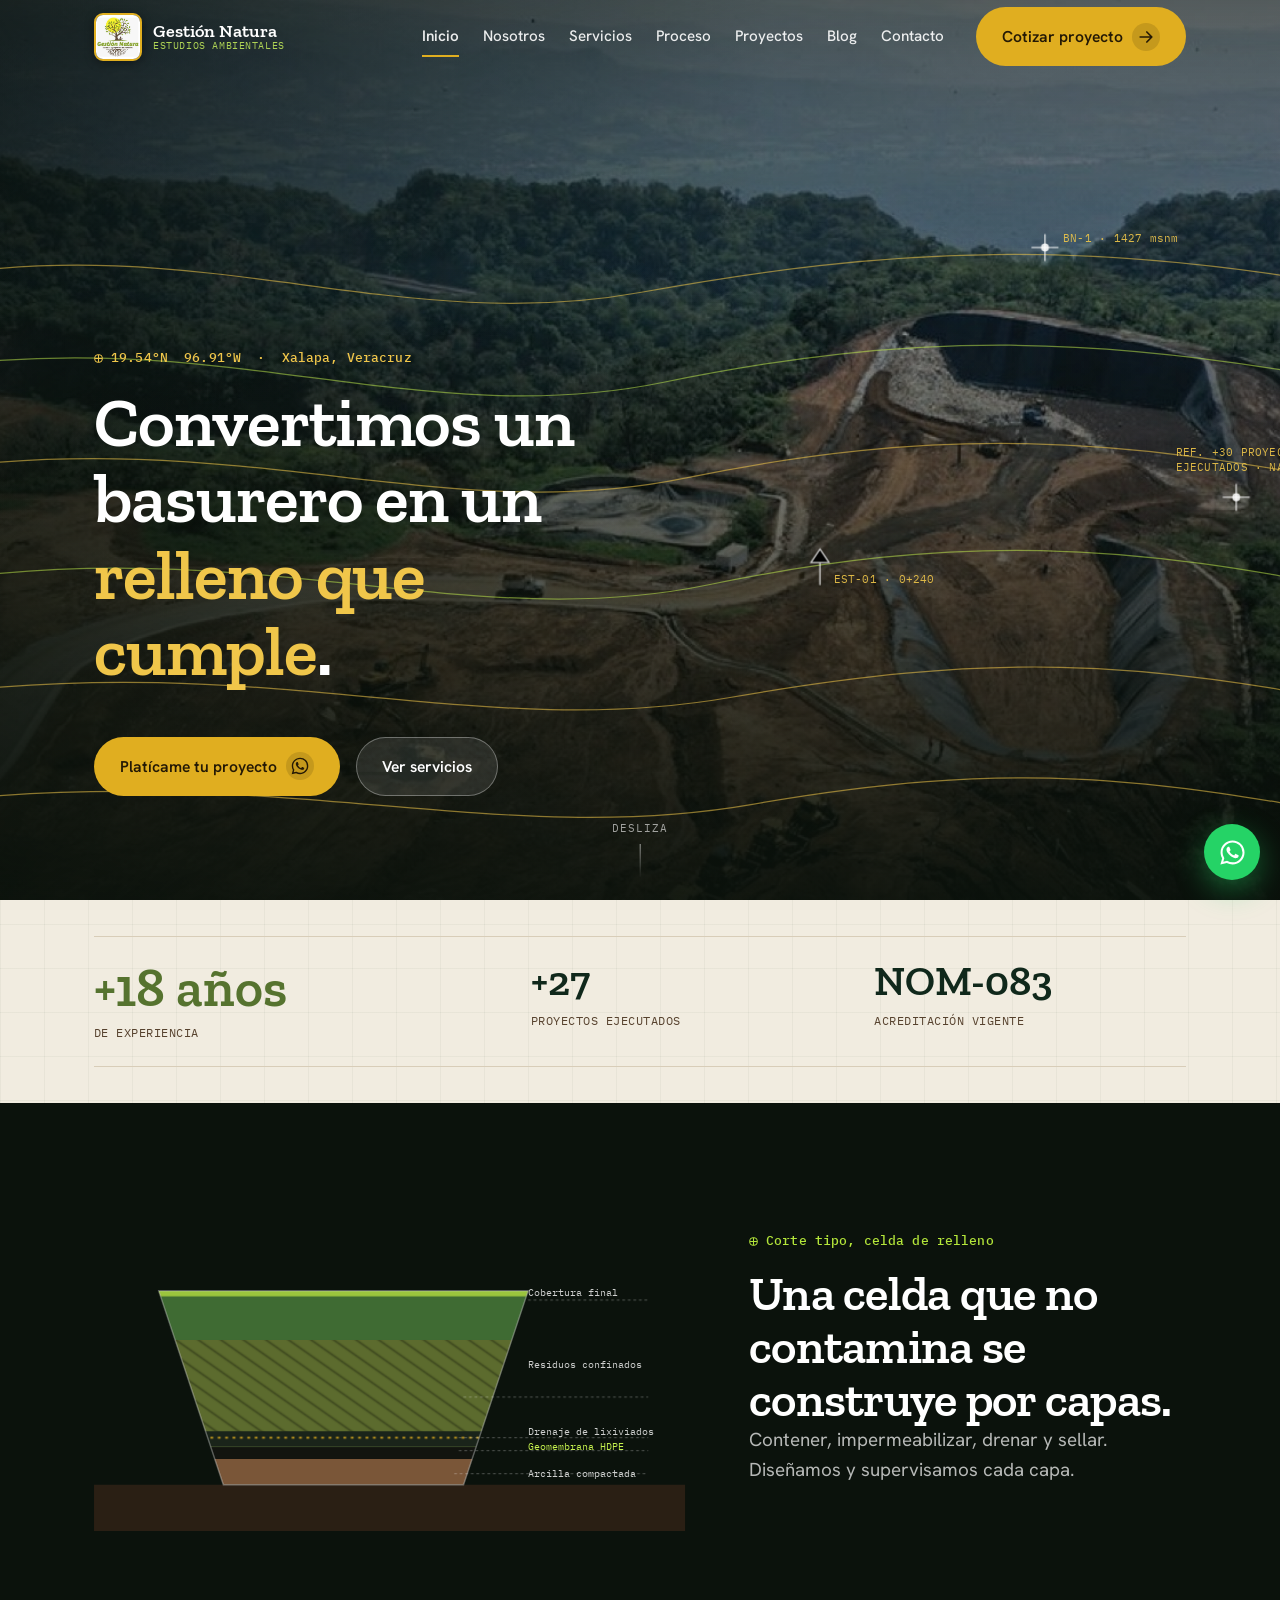
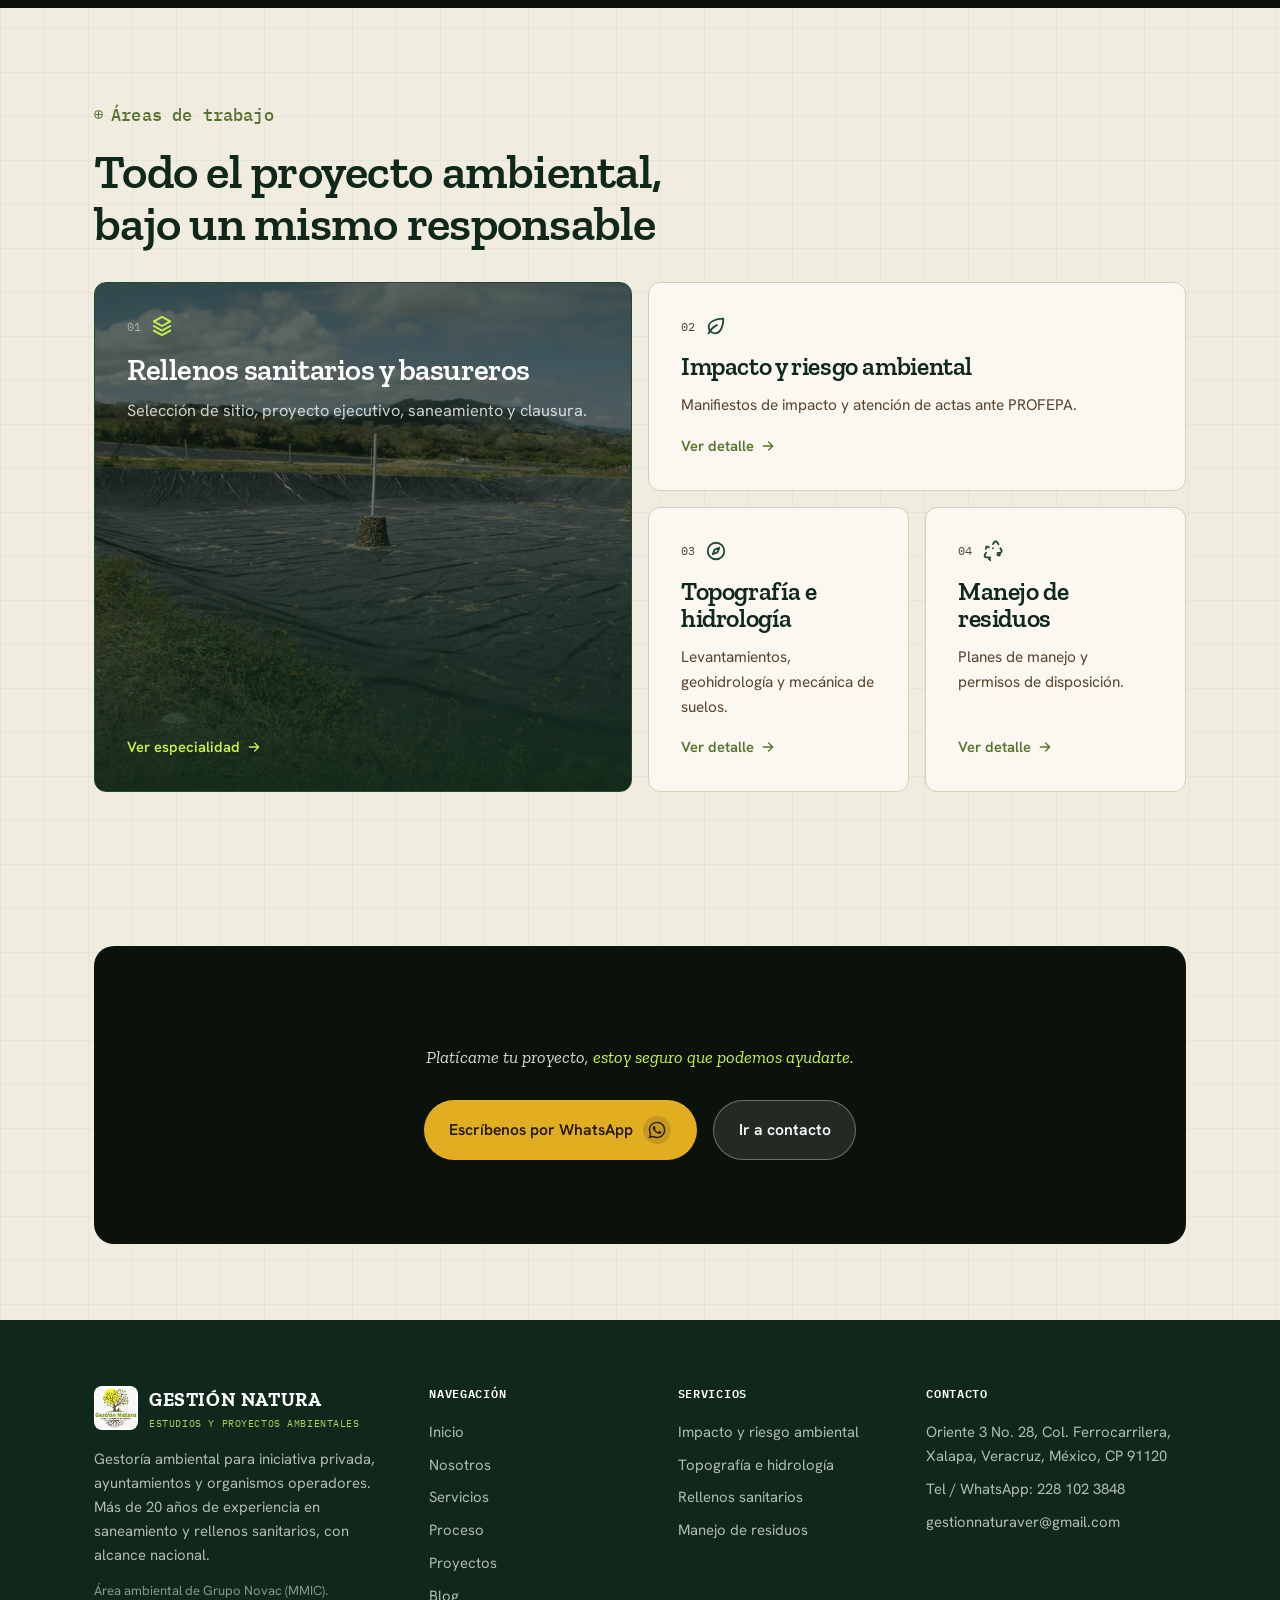
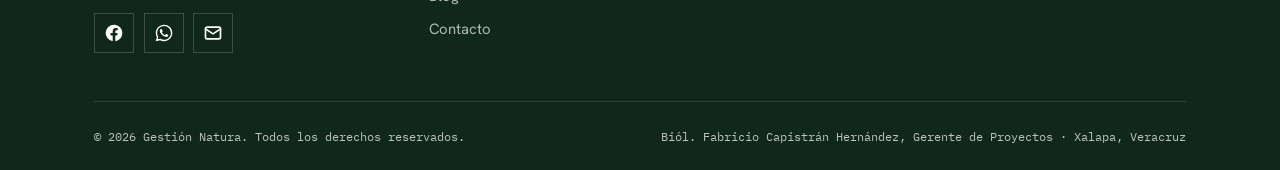
==== commit 165be434: "Resaltar el logo del encabezado con un marco dorado Se agranda un poco (42px a 48px) y se le da un b" ====
--- a/index.html
+++ b/index.html
@@ -11,14 +11,14 @@
   <meta property="og:description" content="Del levantamiento del sitio a la operación del relleno. Más de 20 años de experiencia y 30 proyectos a nivel nacional.">
   <meta property="og:type" content="website">
   <meta property="og:url" content="https://gestionnatura.pages.dev/">
-  <meta property="og:image" content="https://gestionnatura.pages.dev/assets/img/photos/hero-relleno.jpg">
+  <meta property="og:image" content="https://gestionnatura.pages.dev/assets/img/logo.jpg">
   <meta property="og:site_name" content="Gestión Natura">
   <meta property="og:locale" content="es_MX">
   <meta name="twitter:card" content="summary_large_image">
   <link rel="preconnect" href="https://fonts.googleapis.com">
   <link rel="preconnect" href="https://fonts.gstatic.com" crossorigin>
   <link href="https://fonts.googleapis.com/css2?family=Zilla+Slab:ital,wght@0,400;0,500;0,600;0,700;1,400;1,500&family=Hanken+Grotesk:wght@300;400;500;600;700&family=IBM+Plex+Mono:wght@400;500;600&display=swap" rel="stylesheet">
-  <link rel="stylesheet" href="assets/css/style.css?v=34">
+  <link rel="stylesheet" href="assets/css/style.css?v=36">
 </head>
 <body data-page="index" class="hero-dark">
 
--- a/assets/css/style.css
+++ b/assets/css/style.css
@@ -216,7 +216,8 @@
 }
 .site-header .container { display: flex; align-items: center; justify-content: space-between; gap: var(--space-5); }
 .brand { display: flex; align-items: center; gap: .7rem; }
-.brand img { width: 42px; height: 42px; border-radius: 8px; }
+.brand img { width: 48px; height: 48px; border-radius: 9px; border: 2px solid var(--gold-500); box-shadow: var(--shadow-sm); }
+.hero-dark .site-header:not(.scrolled) .brand img { box-shadow: 0 2px 10px rgba(0,0,0,.4); }
 .brand-txt { display: flex; flex-direction: column; line-height: 1.05; }
 .brand-txt b { font-family: var(--font-display); font-weight: 600; font-size: 1.14rem; color: var(--primary-strong); }
 .brand-txt span { font-family: var(--font-mono); font-size: .6rem; letter-spacing: .06em; text-transform: uppercase; color: var(--moss-600); }
@@ -561,46 +562,41 @@
 .ba-range { position: absolute; inset: 0; z-index: 7; opacity: 0; cursor: ew-resize; width: 100%; height: 100%; }
 
 /* ============================================================
-   MAPA DE PROYECTOS EJECUTADOS (plano técnico, no mapa genérico)
+   MAPA DE PROYECTOS EJECUTADOS (mapa real, Leaflet + OpenStreetMap)
    ============================================================ */
 .proj-map { display: grid; grid-template-columns: 1.55fr 1fr; gap: var(--space-6); align-items: start; }
-.proj-map-frame { position: relative; background: var(--surface); border: 1px solid var(--border); border-radius: var(--radius); overflow: hidden; }
-.proj-map-svg { width: 100%; height: auto; display: block; }
-.proj-map-svg .pm-grid { stroke: var(--line); stroke-width: 1; stroke-dasharray: 4 4; }
-.proj-map-svg .pm-frame-line { stroke: var(--border); stroke-width: 1.4; fill: none; }
-.proj-map-svg .pm-tick { font-family: var(--font-mono); font-size: 10px; fill: var(--text-muted); }
-.proj-map-svg .pm-cross { stroke: var(--moss-500); stroke-width: 1.4; }
-.proj-map-svg .pm-north text { font-family: var(--font-mono); font-size: 11px; fill: var(--text-muted); font-weight: 600; }
-.proj-map-svg .pm-north path { fill: var(--moss-600); }
-.proj-map-svg .pm-scale-line { stroke: var(--text-muted); stroke-width: 1.4; }
-.proj-map-svg .pm-scale-text { font-family: var(--font-mono); font-size: 10px; fill: var(--text-muted); }
-.proj-map-svg .pm-inset-box { fill: var(--paper); stroke: var(--moss-600); stroke-width: 1.4; stroke-dasharray: 3 3; }
-.proj-map-svg .pm-inset-label { font-family: var(--font-mono); font-size: 10px; fill: var(--moss-700, var(--moss-600)); font-weight: 600; letter-spacing: .02em; }
-.proj-map-svg .pm-leader { stroke: var(--moss-500); stroke-width: 1.2; stroke-dasharray: 3 3; fill: none; }
-.proj-map-svg .pm-dot circle.pm-core { fill: var(--gold-500); stroke: var(--ink-950); stroke-width: 1; }
-.proj-map-svg .pm-dot circle.pm-ring { fill: none; stroke: var(--gold-500); stroke-width: 1; opacity: 0; }
-.proj-map-svg .pm-dot text { font-family: var(--font-mono); font-size: 9.5px; font-weight: 700; fill: var(--ink-950); }
-
-.proj-map-svg .pm-num-label { font-family: var(--font-mono); font-size: 10px; fill: var(--text); }
-
-/* Animación: se dibuja al entrar a pantalla, respeta prefers-reduced-motion vía la regla global */
-.proj-map-svg .pm-grid, .proj-map-svg .pm-frame-line, .proj-map-svg .pm-leader { stroke-dashoffset: 1; opacity: 0; transition: opacity .5s var(--ease); }
-.reveal.in .proj-map-svg .pm-grid, .reveal.in .proj-map-svg .pm-frame-line, .reveal.in .proj-map-svg .pm-leader { opacity: 1; }
-.proj-map-svg .pm-dot { opacity: 0; transition: opacity .3s var(--ease-out); transition-delay: var(--d, 0s); }
-.reveal.in .proj-map-svg .pm-dot { opacity: 1; }
-.proj-map-svg .pm-dot circle.pm-core { r: 0; transition: r .4s var(--ease-out); transition-delay: var(--d, 0s); }
-.reveal.in .proj-map-svg .pm-dot circle.pm-core { r: var(--r, 10); }
-@keyframes pmPulse { 0% { opacity: .55; } 100% { opacity: 0; r: 24; } }
-.reveal.in .proj-map-svg .pm-dot circle.pm-ring { animation: pmPulse 2.2s var(--ease-out) infinite; animation-delay: calc(var(--d, 0s) + .4s); }
+.proj-map-frame { position: relative; border: 1px solid var(--border); border-radius: var(--radius); overflow: hidden; }
+.proj-leaflet { width: 100%; height: 520px; background: var(--paper-2); font-family: var(--font-body); }
+
+/* Marcador numerado (estilo de marca sobre el mapa real) */
+.pm-leaflet-icon span {
+  display: flex; align-items: center; justify-content: center;
+  width: 26px; height: 26px; border-radius: 50%;
+  background: var(--gold-500); border: 2px solid var(--ink-950);
+  color: var(--ink-950); font-family: var(--font-mono); font-weight: 700; font-size: 11px;
+  box-shadow: var(--shadow-sm);
+}
+.pm-leaflet-cluster span {
+  display: flex; align-items: center; justify-content: center;
+  width: 38px; height: 38px; border-radius: 50%;
+  background: var(--forest-800); border: 2px solid var(--gold-500);
+  color: #fff; font-family: var(--font-mono); font-weight: 700; font-size: 13px;
+  box-shadow: var(--shadow-md);
+}
+.leaflet-popup-content { font-family: var(--font-body); font-size: .88rem; }
+.leaflet-popup-content b { font-family: var(--font-mono); font-size: .82rem; }
+.leaflet-popup-content a { color: var(--moss-600); font-weight: 600; }
 
 .proj-map-legend { display: flex; flex-direction: column; gap: 2px; }
-.proj-map-legend li { list-style: none; display: flex; gap: 10px; align-items: baseline; padding: 9px 4px; border-bottom: 1px solid var(--border); font-size: .88rem; }
+.proj-map-legend li { list-style: none; display: flex; gap: 10px; align-items: baseline; padding: 9px 4px; border-bottom: 1px solid var(--border); font-size: .88rem; cursor: pointer; transition: background-color .15s var(--ease); }
+.proj-map-legend li:hover { background: var(--paper-2); }
 .proj-map-legend li b { font-family: var(--font-mono); color: var(--gold-600); flex: 0 0 auto; min-width: 2.4em; }
 .proj-map-legend li span.pm-year { margin-left: auto; font-family: var(--font-mono); font-size: .74rem; color: var(--text-muted); flex: 0 0 auto; }
 .proj-map-caption { font-family: var(--font-mono); font-size: .74rem; color: var(--text-muted); margin-top: var(--space-3); }
 
 @media (max-width: 860px) {
   .proj-map { grid-template-columns: 1fr; }
+  .proj-leaflet { height: 380px; }
 }
 
 /* SECTORES */
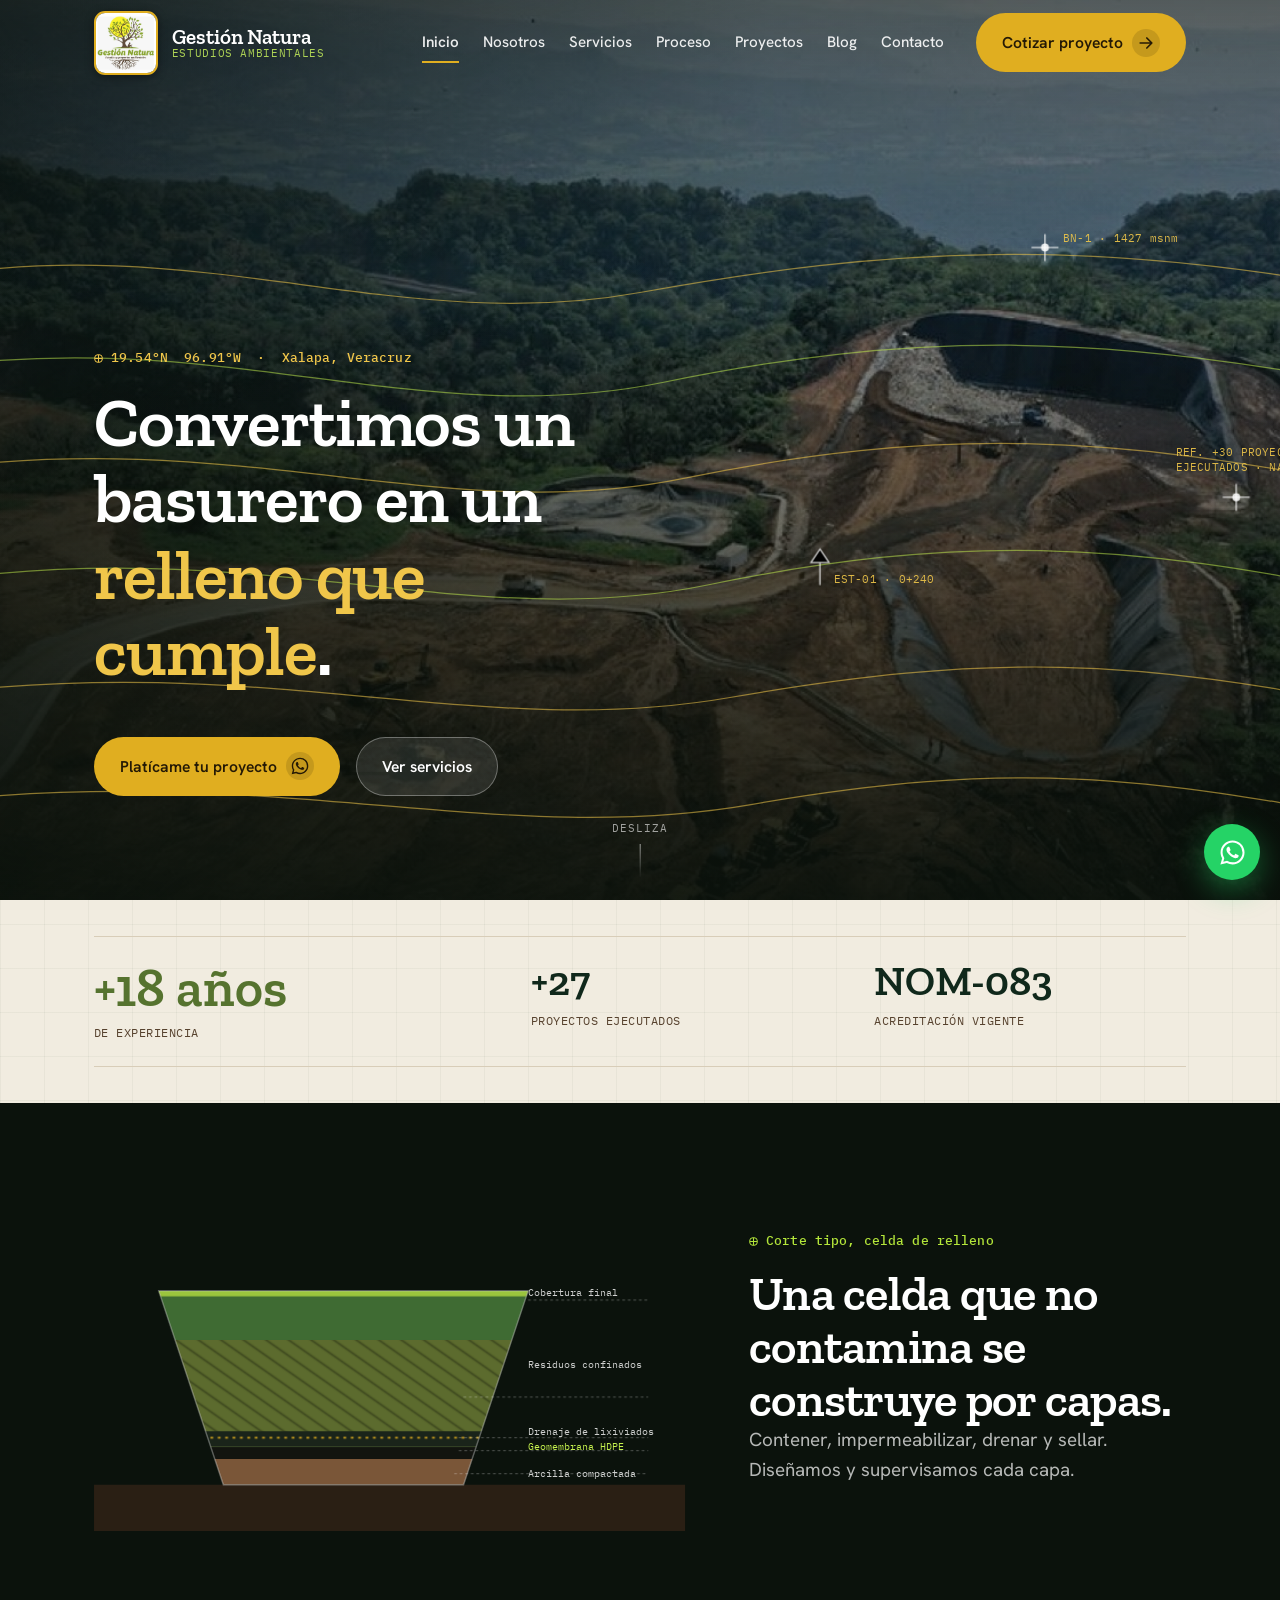
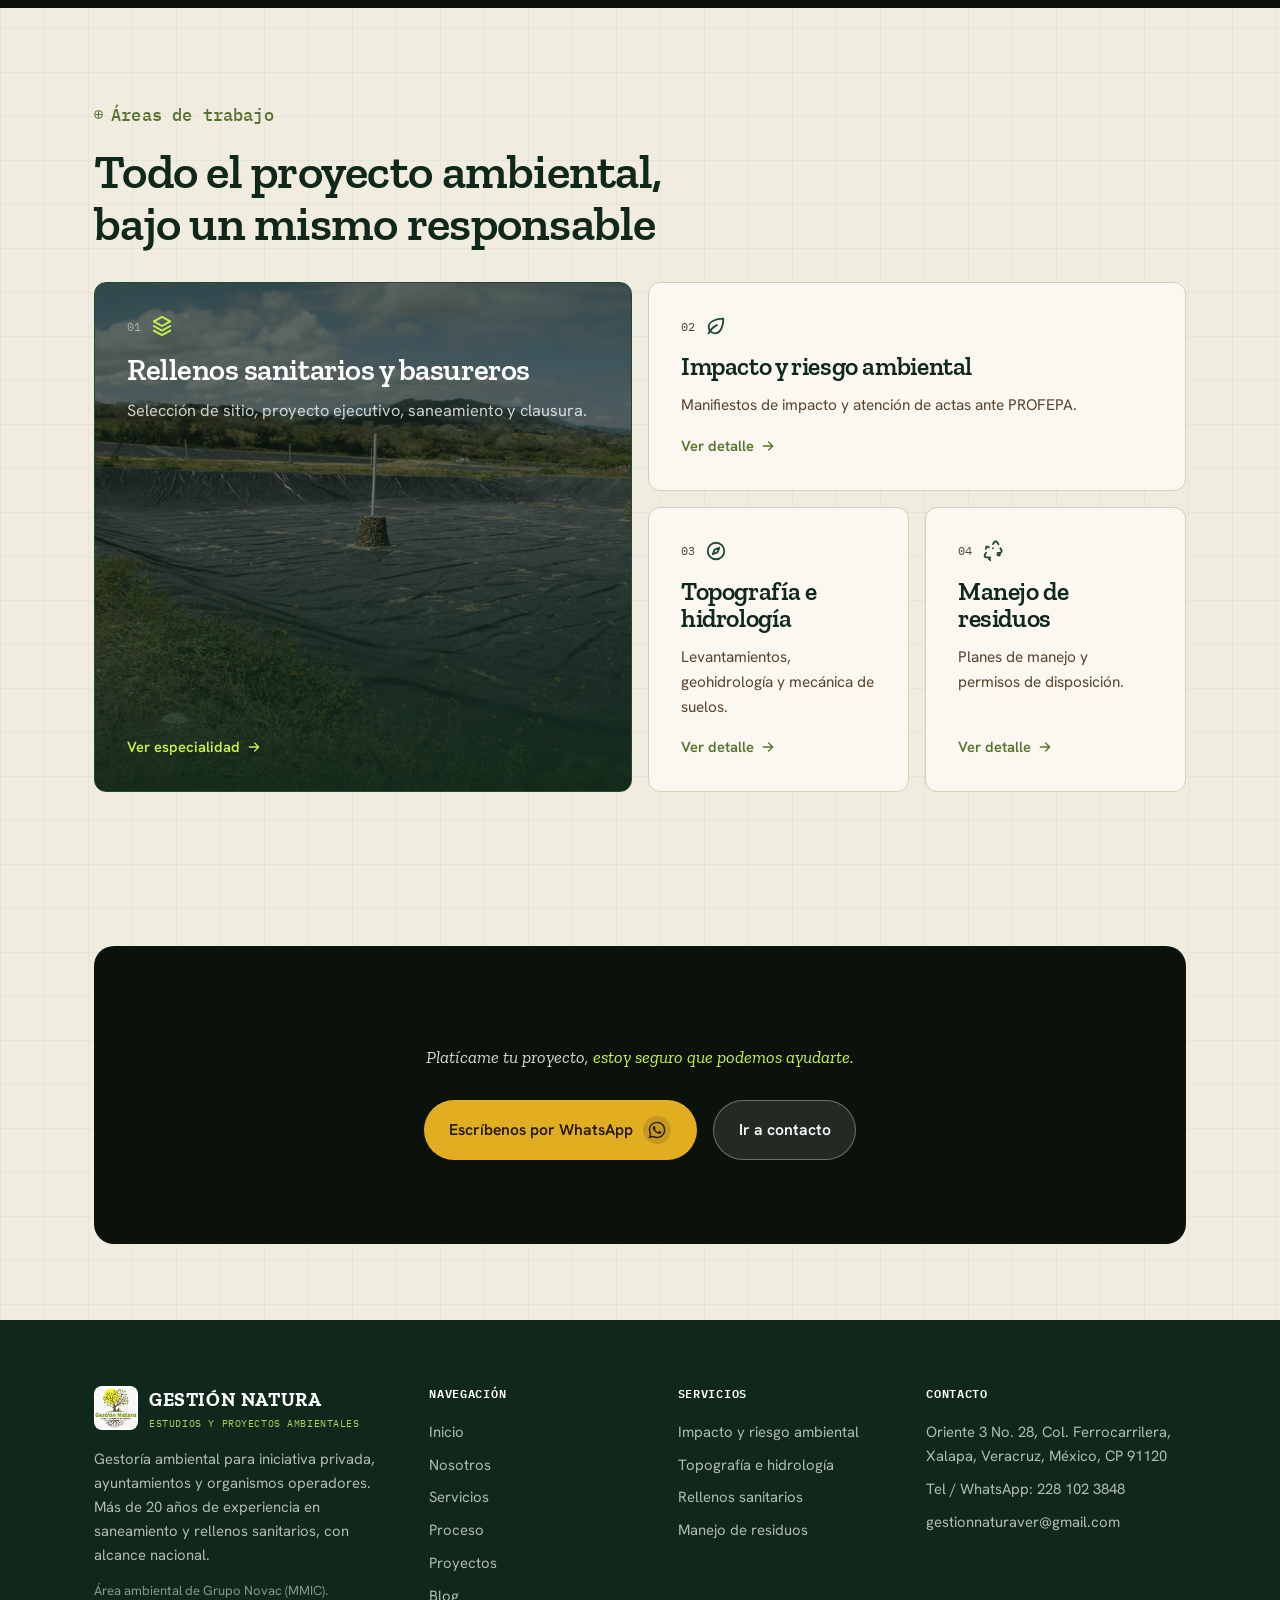
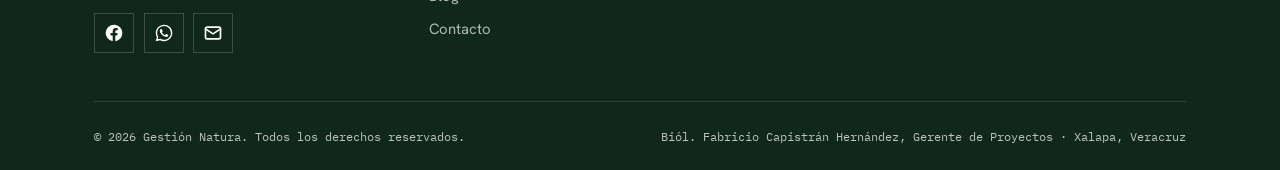
==== commit 3bc9c731: "Agrandar bastante más el logo del encabezado De 48px a 64px, con el header un poco más alto (74px a " ====
--- a/index.html
+++ b/index.html
@@ -18,7 +18,7 @@
   <link rel="preconnect" href="https://fonts.googleapis.com">
   <link rel="preconnect" href="https://fonts.gstatic.com" crossorigin>
   <link href="https://fonts.googleapis.com/css2?family=Zilla+Slab:ital,wght@0,400;0,500;0,600;0,700;1,400;1,500&family=Hanken+Grotesk:wght@300;400;500;600;700&family=IBM+Plex+Mono:wght@400;500;600&display=swap" rel="stylesheet">
-  <link rel="stylesheet" href="assets/css/style.css?v=36">
+  <link rel="stylesheet" href="assets/css/style.css?v=37">
 </head>
 <body data-page="index" class="hero-dark">
 
--- a/assets/css/style.css
+++ b/assets/css/style.css
@@ -74,7 +74,7 @@
   --shadow-lg: 0 26px 60px rgba(16,40,27,.22);
 
   --maxw: 1180px;
-  --header-h: 74px;
+  --header-h: 86px;
   --ease: cubic-bezier(.22,.61,.36,1);
   --ease-out: cubic-bezier(.16,1,.3,1);
 }
@@ -215,12 +215,12 @@
   border-bottom-color: var(--border);
 }
 .site-header .container { display: flex; align-items: center; justify-content: space-between; gap: var(--space-5); }
-.brand { display: flex; align-items: center; gap: .7rem; }
-.brand img { width: 48px; height: 48px; border-radius: 9px; border: 2px solid var(--gold-500); box-shadow: var(--shadow-sm); }
+.brand { display: flex; align-items: center; gap: .85rem; }
+.brand img { width: 64px; height: 64px; border-radius: 11px; border: 2px solid var(--gold-500); box-shadow: var(--shadow-sm); }
 .hero-dark .site-header:not(.scrolled) .brand img { box-shadow: 0 2px 10px rgba(0,0,0,.4); }
 .brand-txt { display: flex; flex-direction: column; line-height: 1.05; }
-.brand-txt b { font-family: var(--font-display); font-weight: 600; font-size: 1.14rem; color: var(--primary-strong); }
-.brand-txt span { font-family: var(--font-mono); font-size: .6rem; letter-spacing: .06em; text-transform: uppercase; color: var(--moss-600); }
+.brand-txt b { font-family: var(--font-display); font-weight: 600; font-size: 1.32rem; color: var(--primary-strong); }
+.brand-txt span { font-family: var(--font-mono); font-size: .68rem; letter-spacing: .06em; text-transform: uppercase; color: var(--moss-600); }
 .hero-dark .site-header:not(.scrolled) .brand-txt b { color: #fff; }
 .hero-dark .site-header:not(.scrolled) .brand-txt span { color: var(--leaf-400); }
 .nav { display: flex; align-items: center; gap: var(--space-6); }
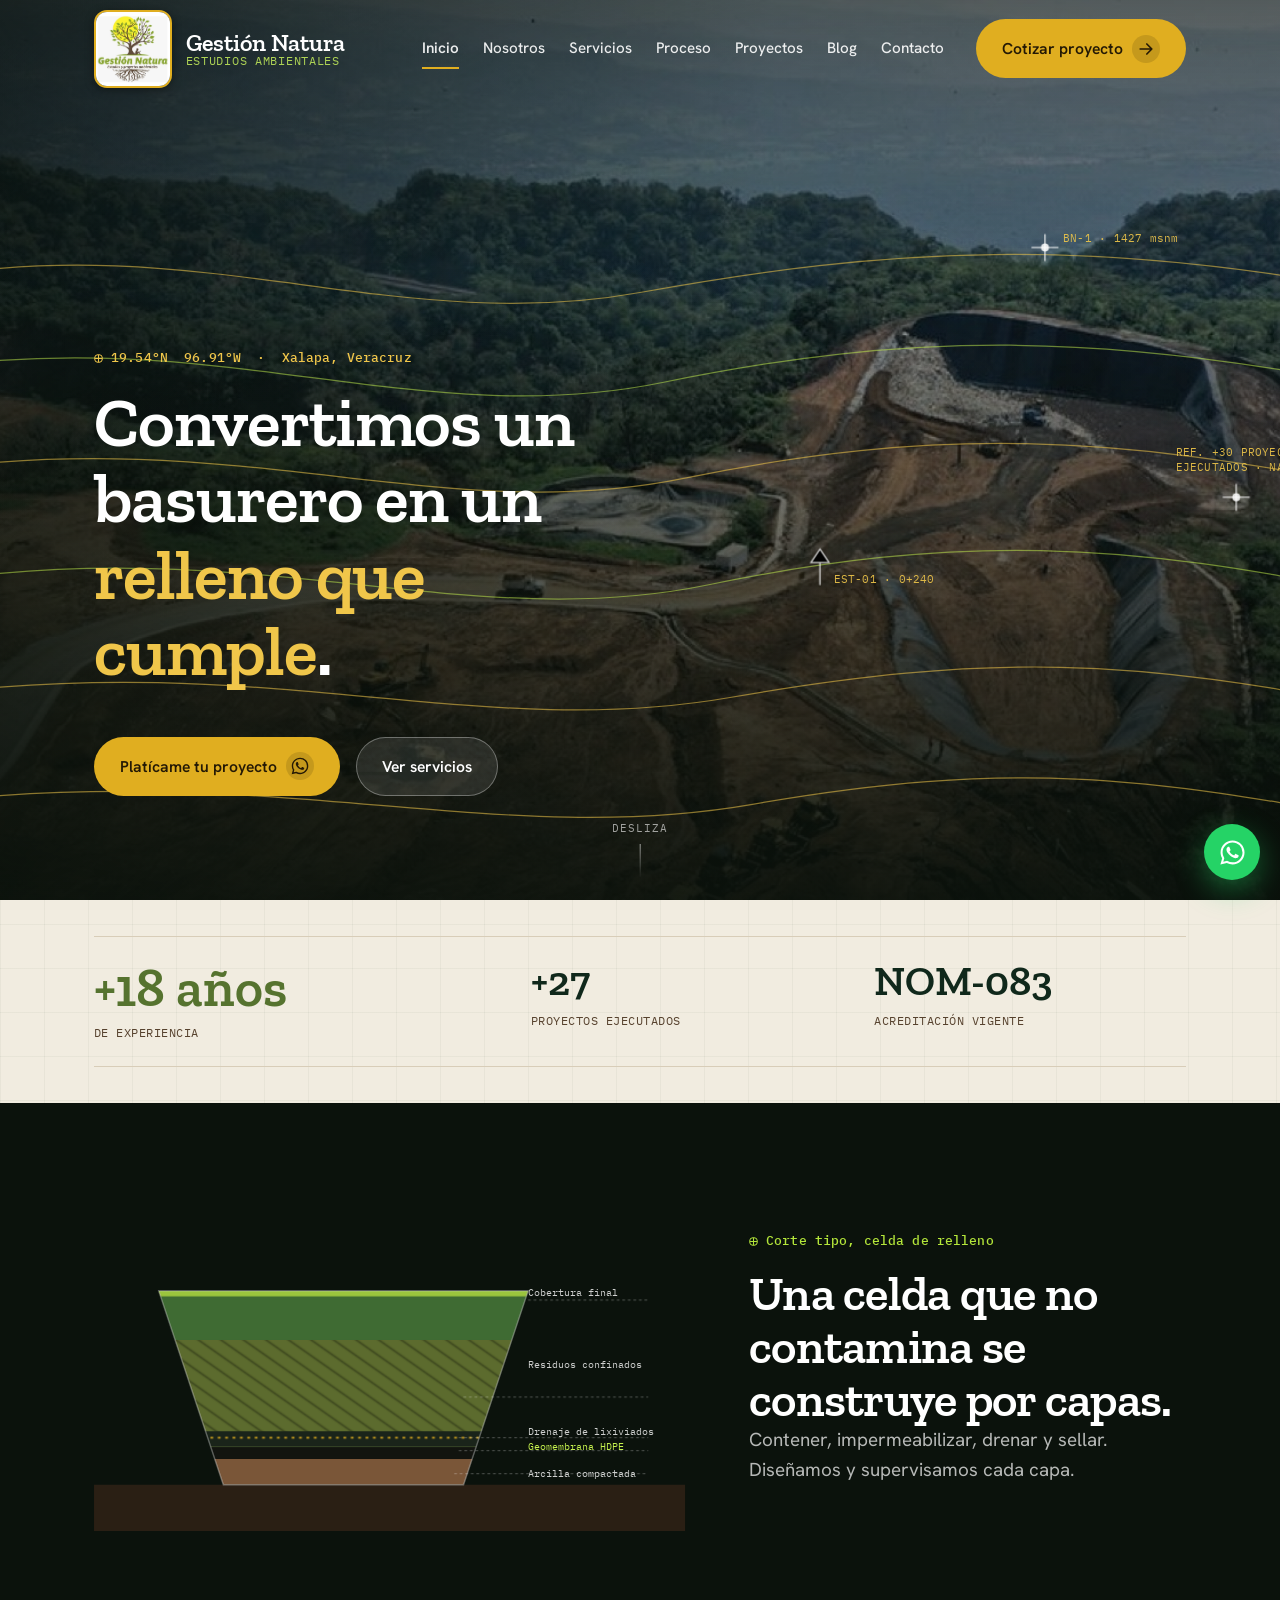
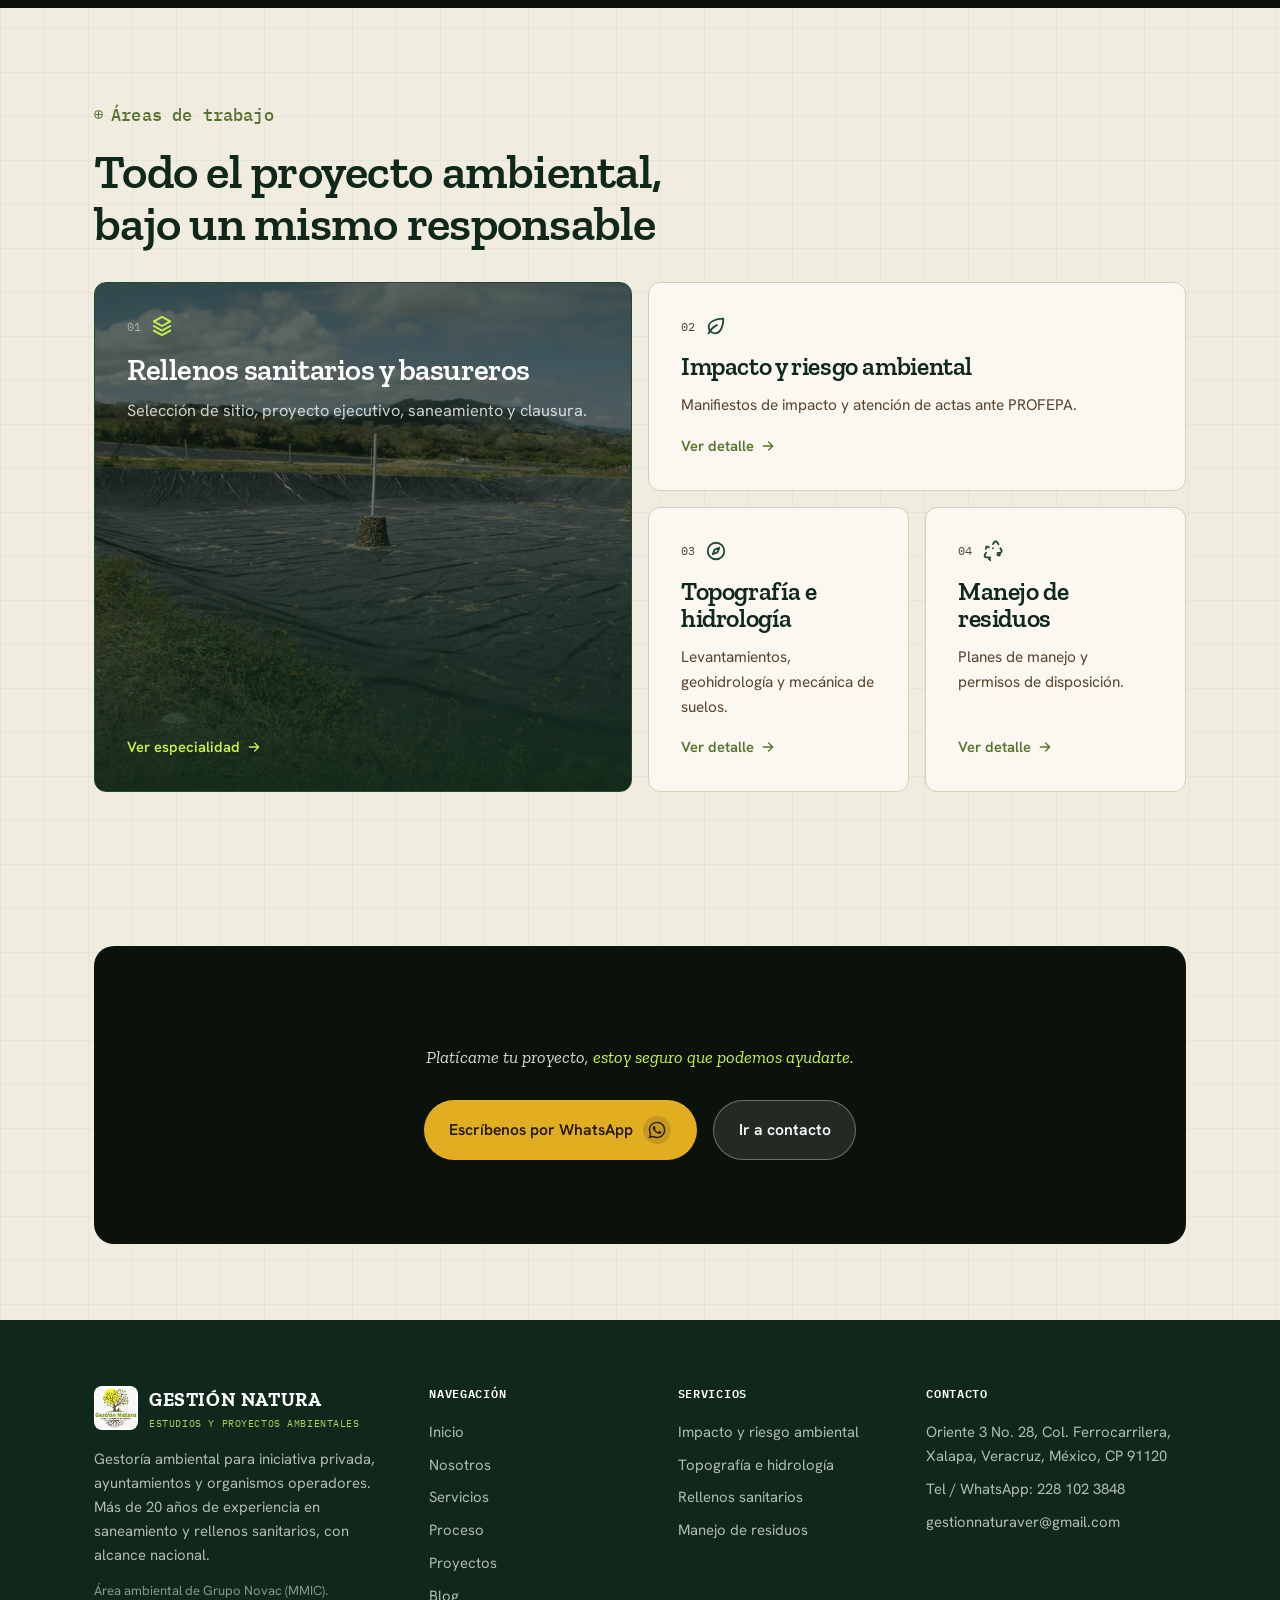
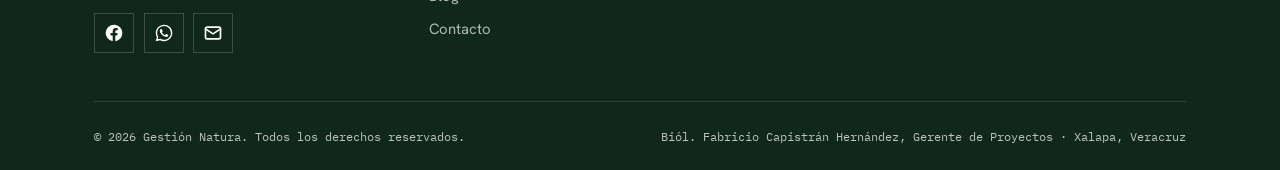
==== commit e9445d1e: "Agrandar aún más el logo del encabezado De 64px a 78px, header a 98px de alto.  Co-Authored-By: Clau" ====
--- a/index.html
+++ b/index.html
@@ -18,7 +18,7 @@
   <link rel="preconnect" href="https://fonts.googleapis.com">
   <link rel="preconnect" href="https://fonts.gstatic.com" crossorigin>
   <link href="https://fonts.googleapis.com/css2?family=Zilla+Slab:ital,wght@0,400;0,500;0,600;0,700;1,400;1,500&family=Hanken+Grotesk:wght@300;400;500;600;700&family=IBM+Plex+Mono:wght@400;500;600&display=swap" rel="stylesheet">
-  <link rel="stylesheet" href="assets/css/style.css?v=37">
+  <link rel="stylesheet" href="assets/css/style.css?v=38">
 </head>
 <body data-page="index" class="hero-dark">
 
--- a/assets/css/style.css
+++ b/assets/css/style.css
@@ -74,7 +74,7 @@
   --shadow-lg: 0 26px 60px rgba(16,40,27,.22);
 
   --maxw: 1180px;
-  --header-h: 86px;
+  --header-h: 98px;
   --ease: cubic-bezier(.22,.61,.36,1);
   --ease-out: cubic-bezier(.16,1,.3,1);
 }
@@ -216,11 +216,11 @@
 }
 .site-header .container { display: flex; align-items: center; justify-content: space-between; gap: var(--space-5); }
 .brand { display: flex; align-items: center; gap: .85rem; }
-.brand img { width: 64px; height: 64px; border-radius: 11px; border: 2px solid var(--gold-500); box-shadow: var(--shadow-sm); }
+.brand img { width: 78px; height: 78px; border-radius: 13px; border: 2px solid var(--gold-500); box-shadow: var(--shadow-sm); }
 .hero-dark .site-header:not(.scrolled) .brand img { box-shadow: 0 2px 10px rgba(0,0,0,.4); }
 .brand-txt { display: flex; flex-direction: column; line-height: 1.05; }
-.brand-txt b { font-family: var(--font-display); font-weight: 600; font-size: 1.32rem; color: var(--primary-strong); }
-.brand-txt span { font-family: var(--font-mono); font-size: .68rem; letter-spacing: .06em; text-transform: uppercase; color: var(--moss-600); }
+.brand-txt b { font-family: var(--font-display); font-weight: 600; font-size: 1.5rem; color: var(--primary-strong); }
+.brand-txt span { font-family: var(--font-mono); font-size: .74rem; letter-spacing: .06em; text-transform: uppercase; color: var(--moss-600); }
 .hero-dark .site-header:not(.scrolled) .brand-txt b { color: #fff; }
 .hero-dark .site-header:not(.scrolled) .brand-txt span { color: var(--leaf-400); }
 .nav { display: flex; align-items: center; gap: var(--space-6); }
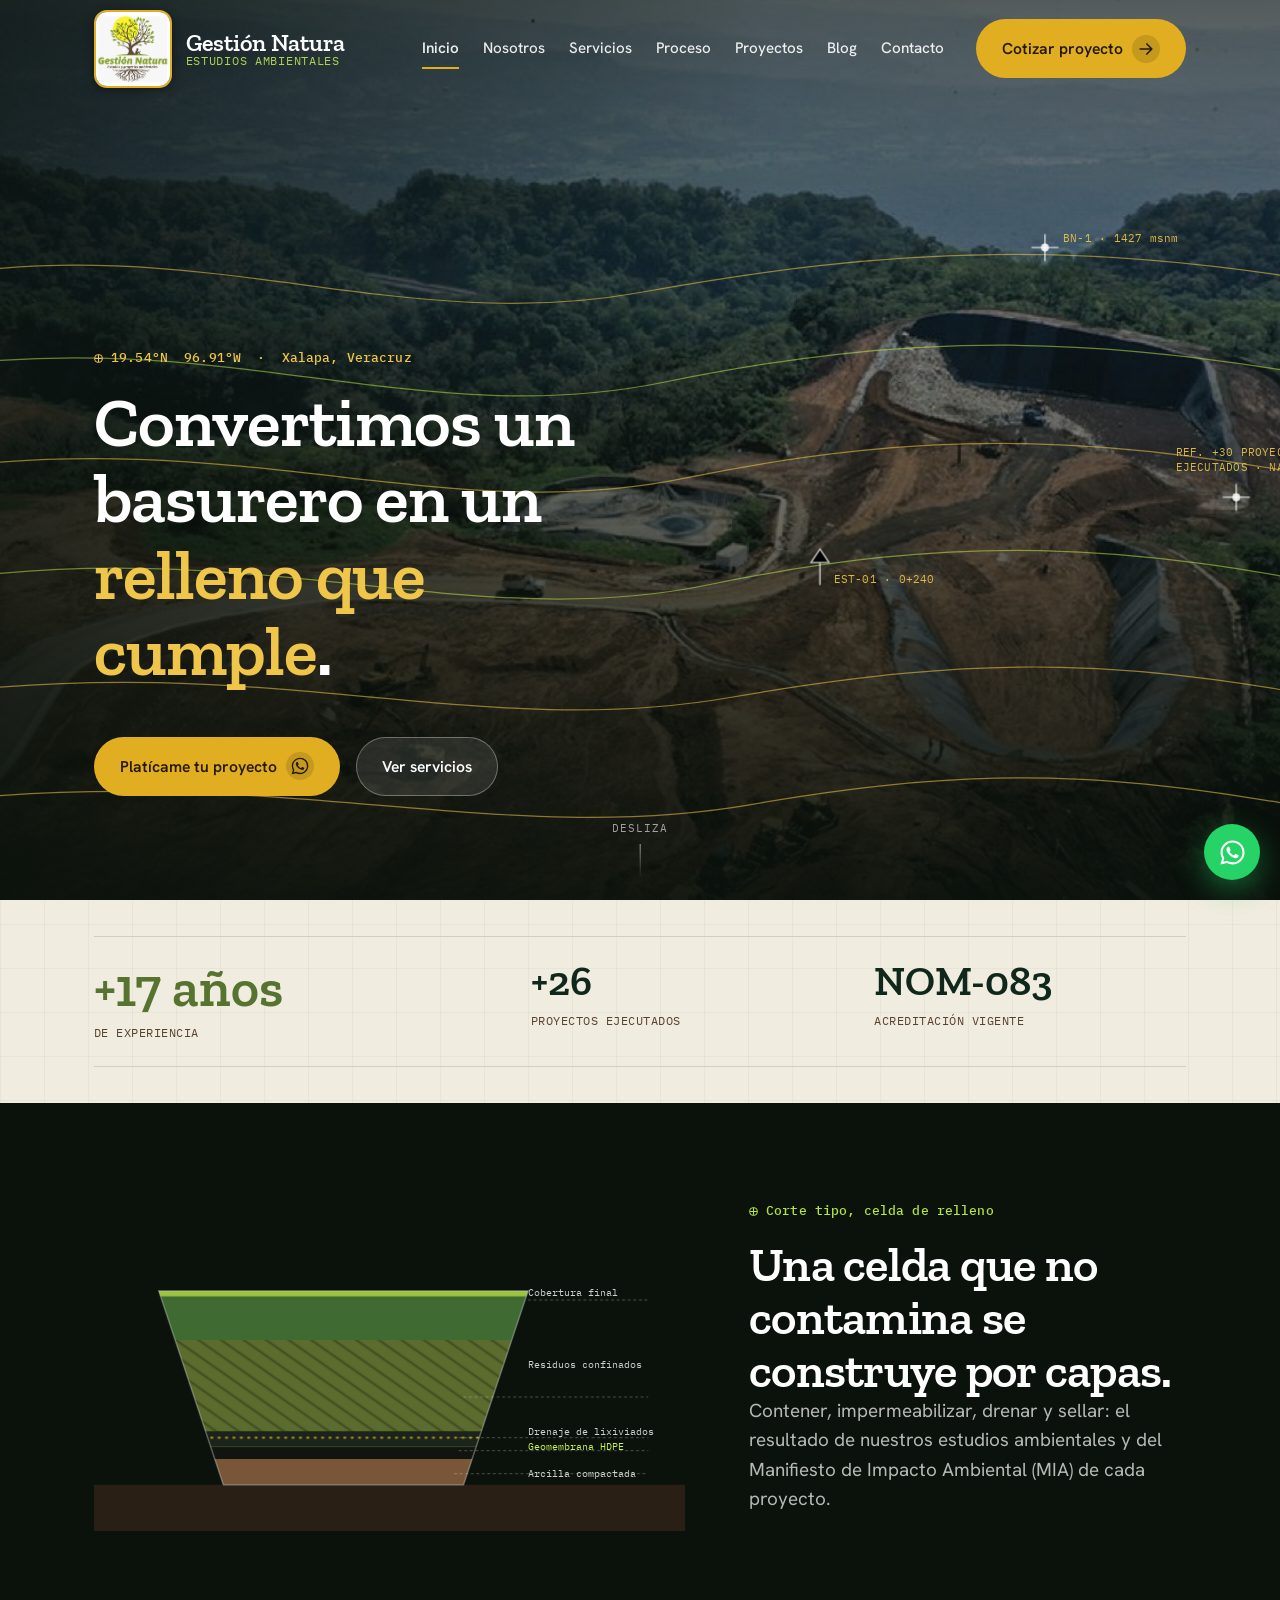
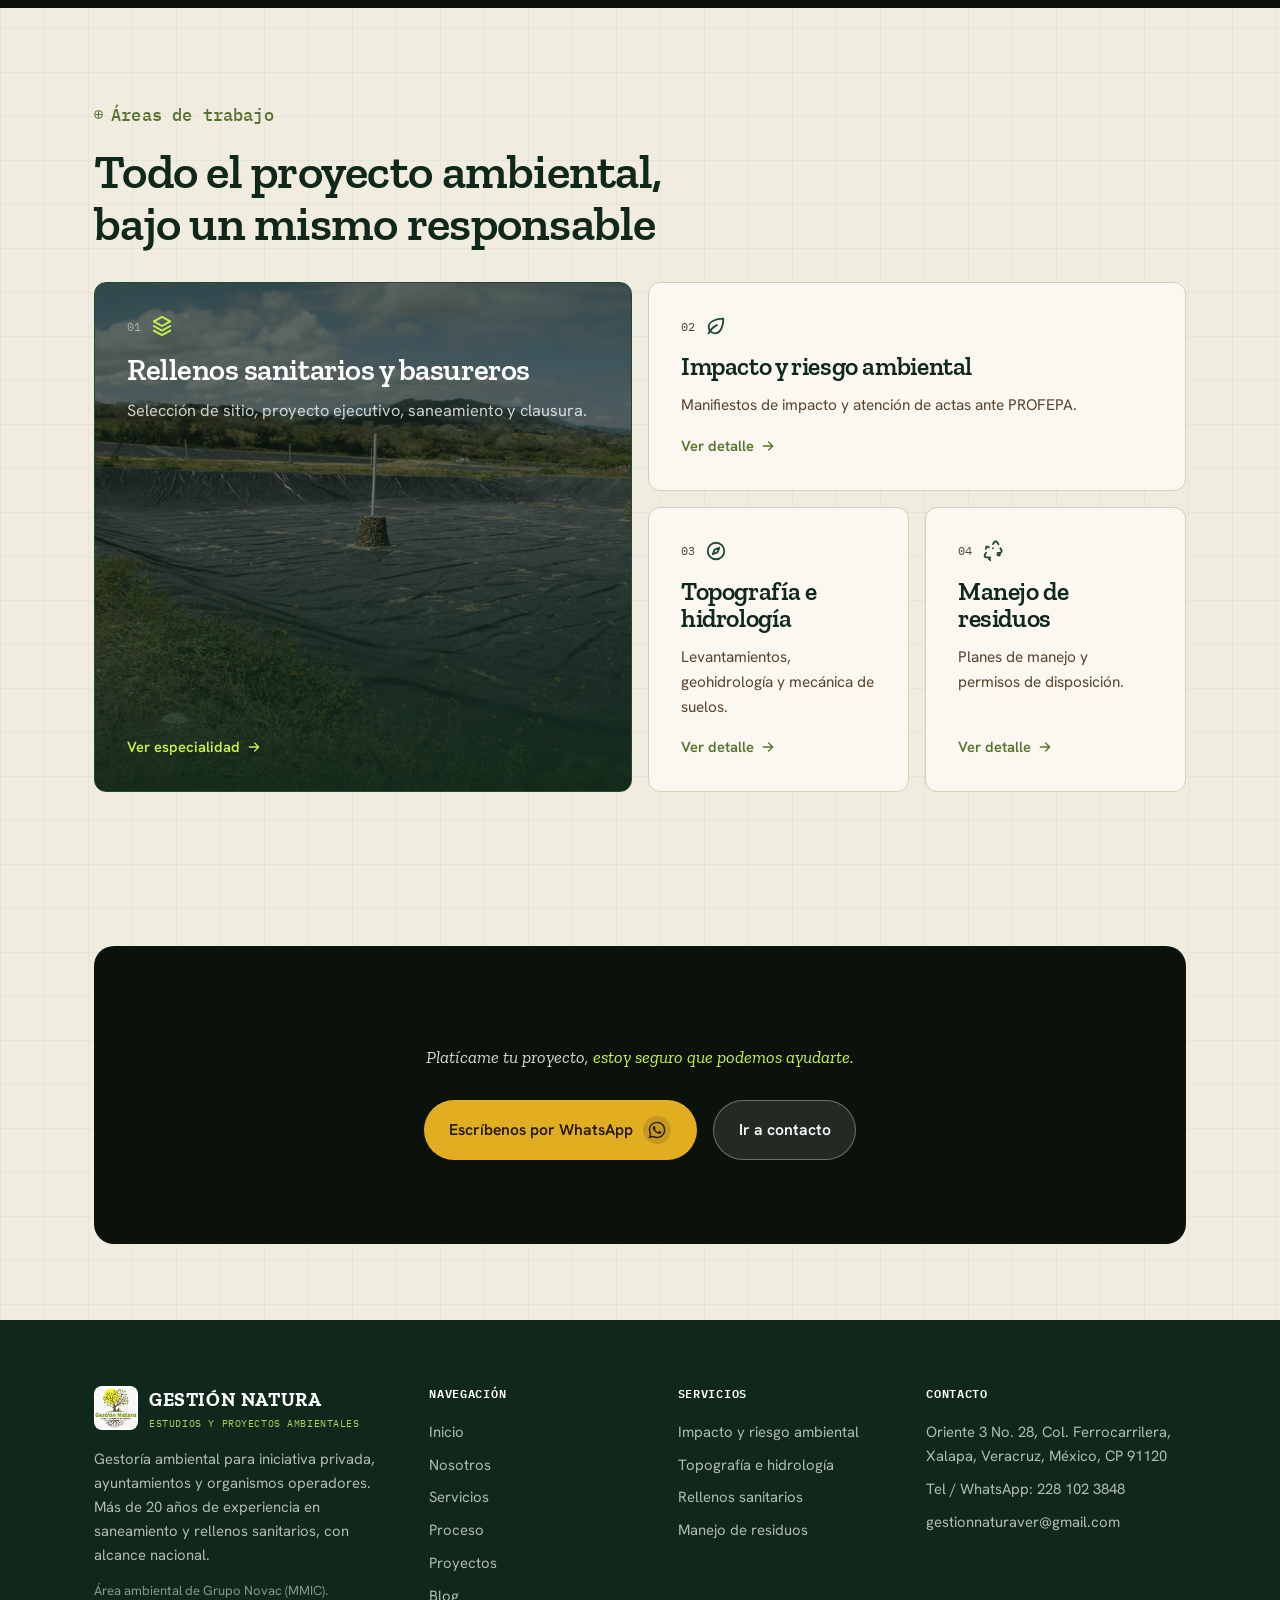
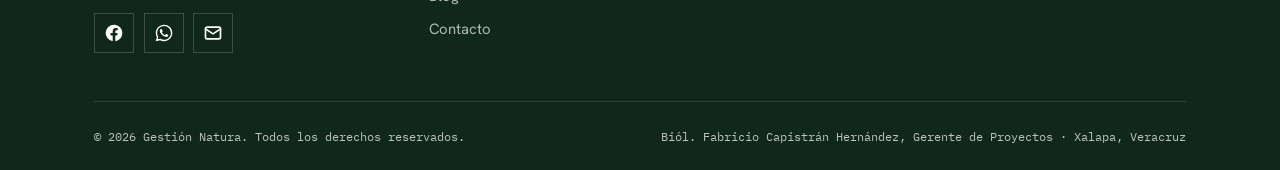
==== commit a5ddca1e: "Reforzar SEO para palabras clave: residuos, relleno sanitario, basureros, MIA, estudios ambientales " ====
--- a/index.html
+++ b/index.html
@@ -3,10 +3,41 @@
 <head>
   <meta charset="UTF-8">
   <meta name="viewport" content="width=device-width, initial-scale=1">
-  <title>Gestión Natura, Ingeniería de rellenos sanitarios y gestión ambiental en Xalapa</title>
-  <meta name="description" content="Consultoría ambiental e ingeniería de rellenos sanitarios con más de 20 años de experiencia y alcance nacional: impacto ambiental, topografía, hidrología, saneamiento de basureros y manejo de residuos para iniciativa privada, ayuntamientos y organismos operadores.">
+  <title>Gestión Natura | Estudios ambientales y rellenos sanitarios, Xalapa</title>
+  <meta name="description" content="Estudios ambientales, MIA (Manifiesto de Impacto Ambiental), rellenos sanitarios y manejo de residuos en Xalapa, Veracruz. Saneamiento de basureros a cielo abierto. Más de 20 años de experiencia, alcance nacional.">
   <meta name="theme-color" content="#0B120C">
+  <link rel="canonical" href="https://gestionnatura.pages.dev/">
   <link rel="icon" href="assets/img/logo.jpg">
+  <script type="application/ld+json">
+  {
+    "@context": "https://schema.org",
+    "@type": "ProfessionalService",
+    "name": "Gestión Natura",
+    "description": "Estudios ambientales, Manifiesto de Impacto Ambiental (MIA), diseño y construcción de rellenos sanitarios, saneamiento de basureros a cielo abierto y manejo de residuos sólidos.",
+    "image": "https://gestionnatura.pages.dev/assets/img/logo.jpg",
+    "url": "https://gestionnatura.pages.dev/",
+    "telephone": "+522281023848",
+    "email": "gestionnaturaver@gmail.com",
+    "address": {
+      "@type": "PostalAddress",
+      "streetAddress": "Oriente 3 No. 28, Col. Ferrocarrilera",
+      "addressLocality": "Xalapa",
+      "addressRegion": "Veracruz",
+      "postalCode": "91120",
+      "addressCountry": "MX"
+    },
+    "areaServed": "MX",
+    "knowsAbout": [
+      "Manifiesto de Impacto Ambiental (MIA)",
+      "Estudios ambientales",
+      "Rellenos sanitarios",
+      "Saneamiento de basureros a cielo abierto",
+      "Manejo de residuos sólidos",
+      "Topografía e hidrología",
+      "NOM-083-SEMARNAT-2003"
+    ]
+  }
+  </script>
   <meta property="og:title" content="Gestión Natura, Estudios y proyectos ambientales">
   <meta property="og:description" content="Del levantamiento del sitio a la operación del relleno. Más de 20 años de experiencia y 30 proyectos a nivel nacional.">
   <meta property="og:type" content="website">
@@ -116,7 +147,7 @@
         <div class="xsection-copy">
           <p class="marker on-dark">Corte tipo, celda de relleno</p>
           <h2>Una celda que no contamina se construye por capas.</h2>
-          <p class="lead">Contener, impermeabilizar, drenar y sellar. Diseñamos y supervisamos cada capa.</p>
+          <p class="lead">Contener, impermeabilizar, drenar y sellar: el resultado de nuestros estudios ambientales y del Manifiesto de Impacto Ambiental (MIA) de cada proyecto.</p>
         </div>
       </div>
     </div>
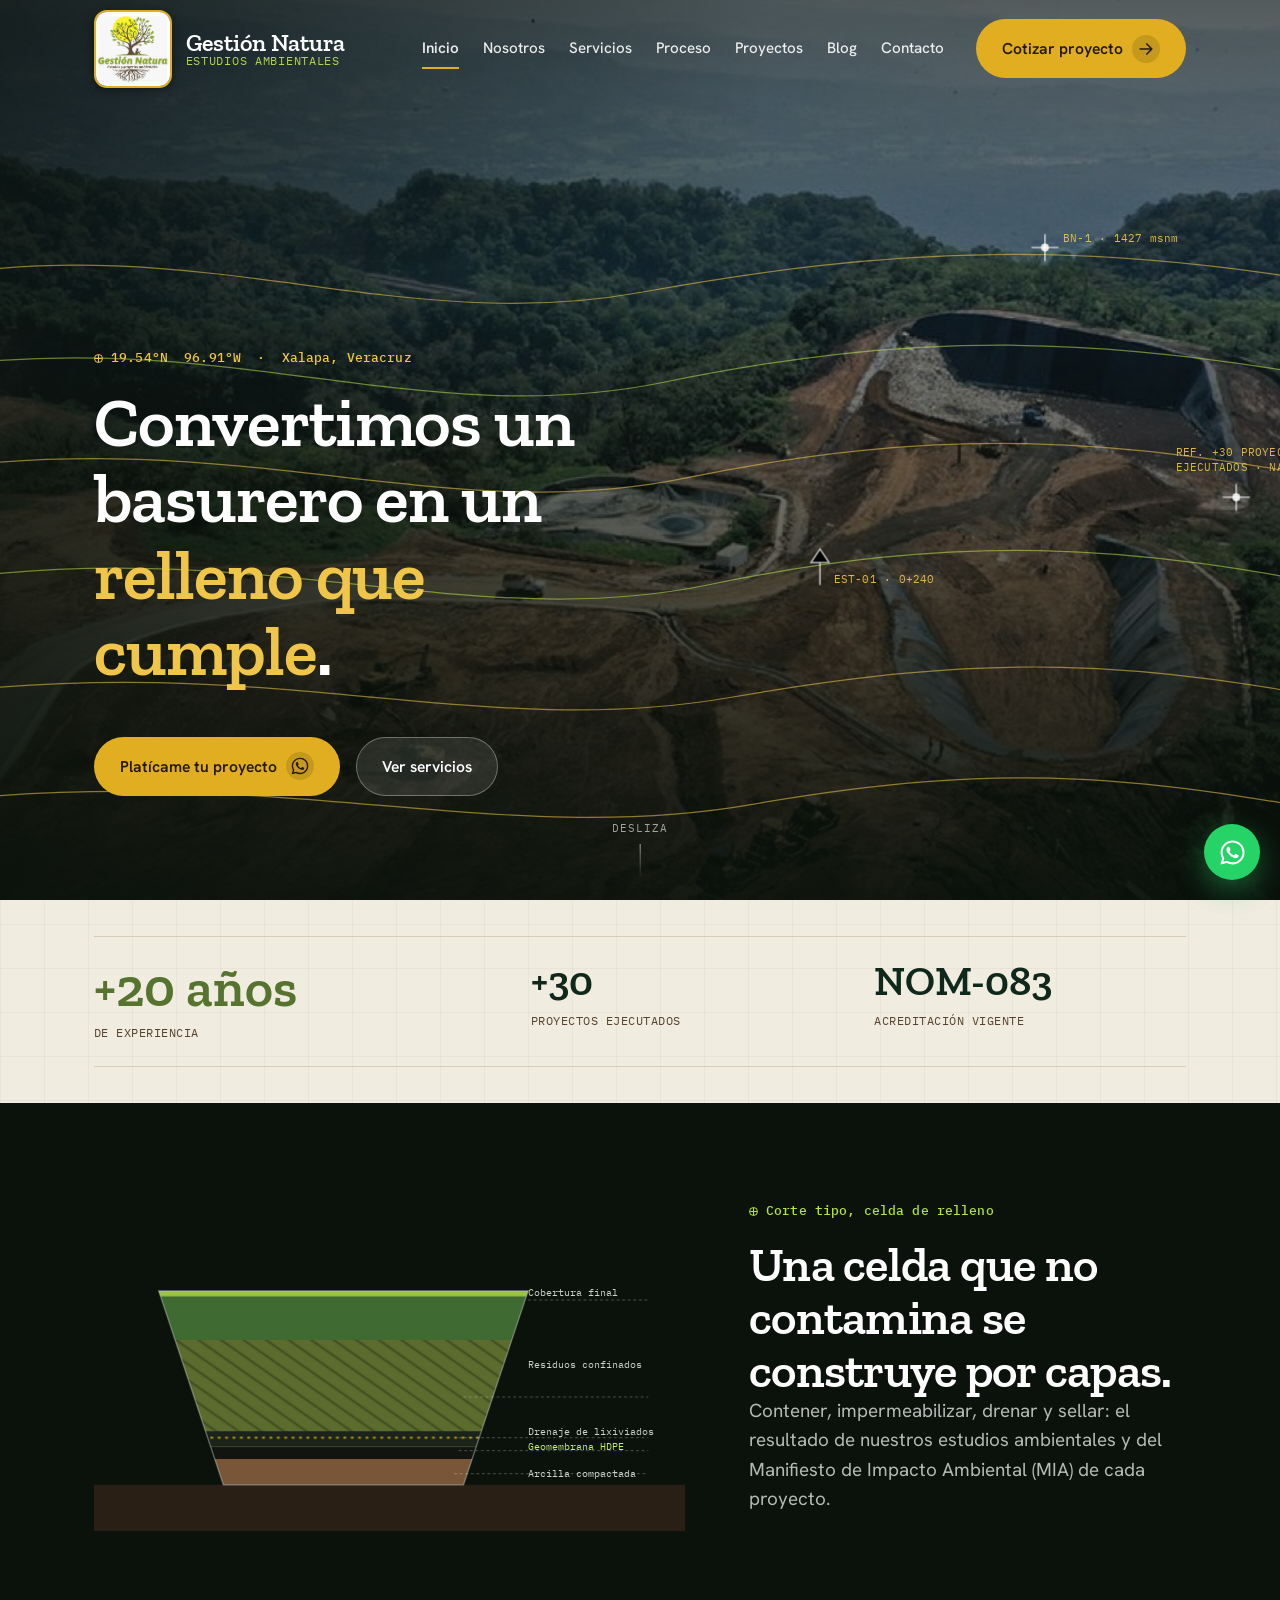
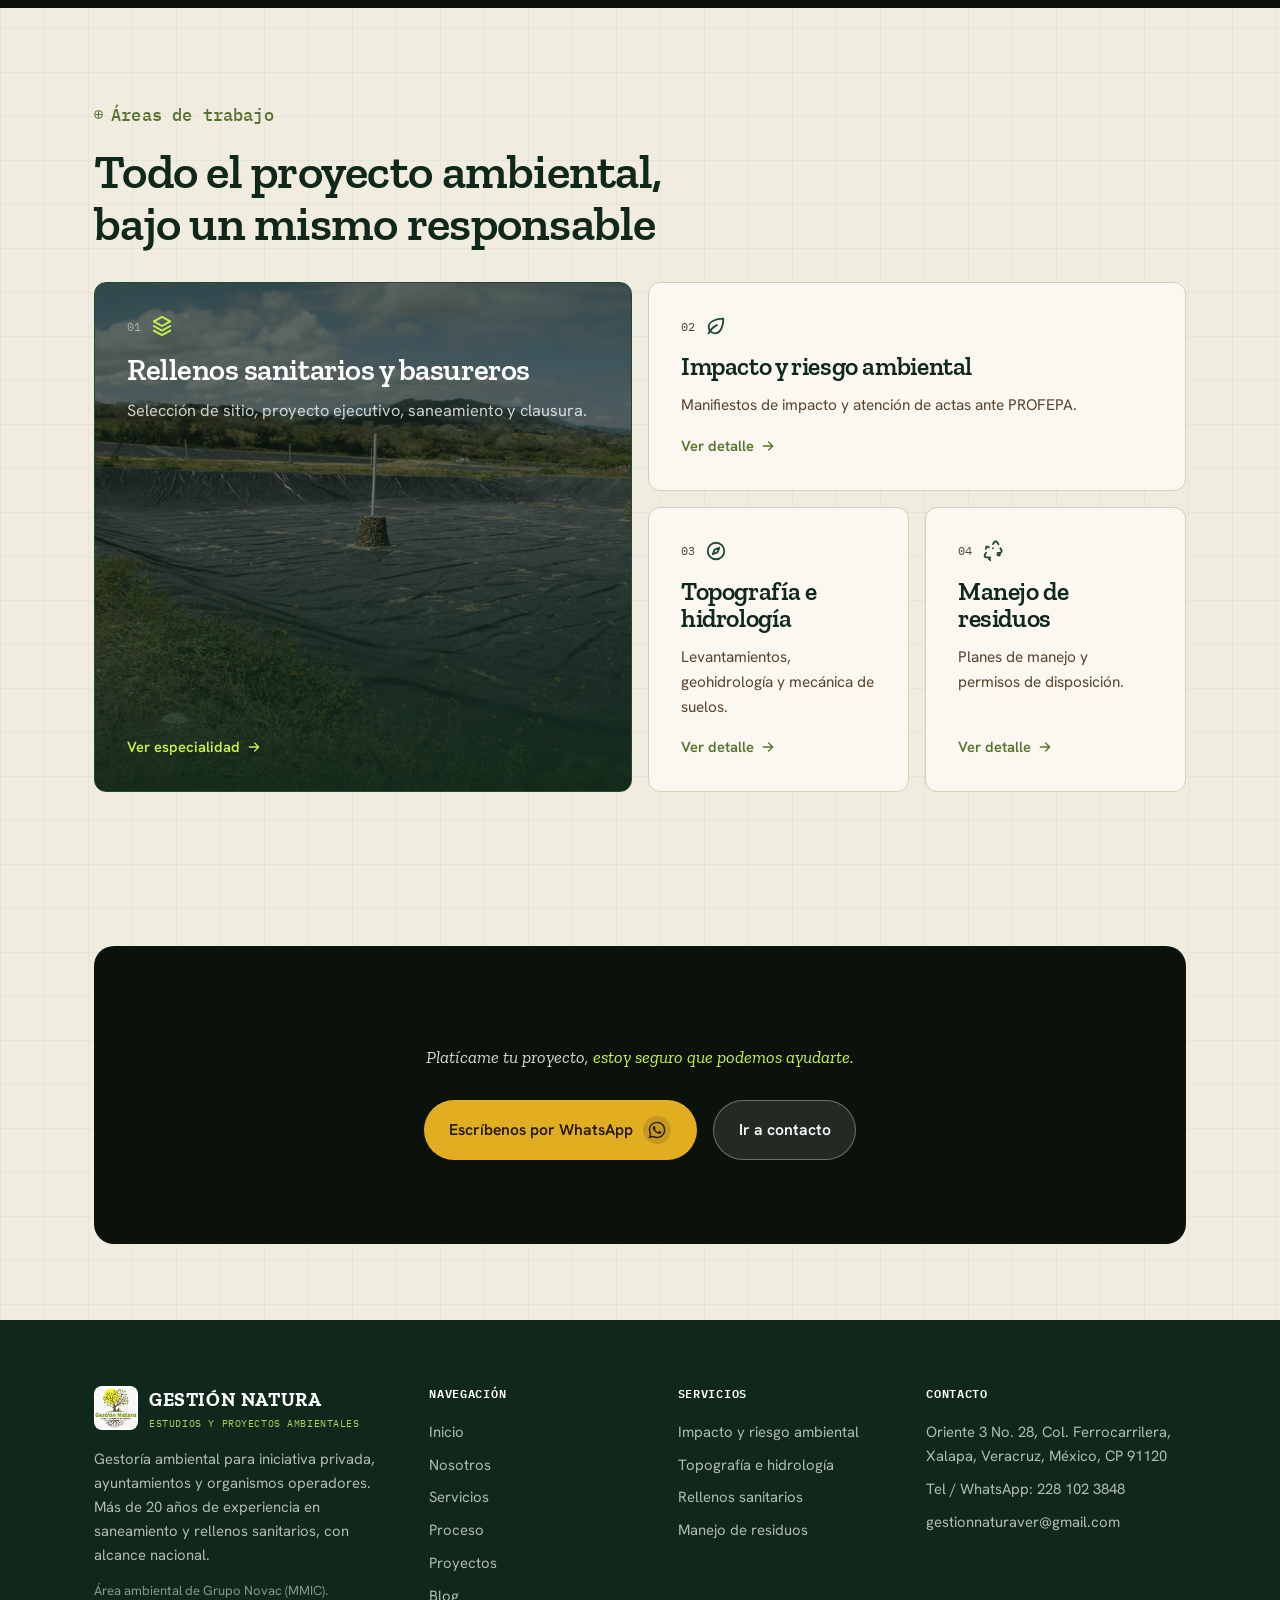
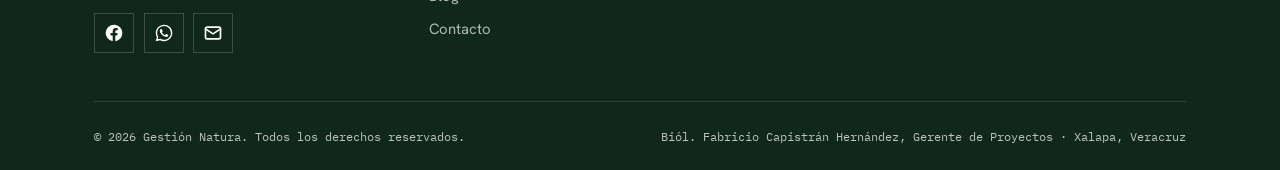
==== commit 089b4709: "Actualizar todas las referencias al nuevo dominio gestionnatura.com Ya se conectó el dominio propio " ====
--- a/index.html
+++ b/index.html
@@ -6,7 +6,7 @@
   <title>Gestión Natura | Estudios ambientales y rellenos sanitarios, Xalapa</title>
   <meta name="description" content="Estudios ambientales, MIA (Manifiesto de Impacto Ambiental), rellenos sanitarios y manejo de residuos en Xalapa, Veracruz. Saneamiento de basureros a cielo abierto. Más de 20 años de experiencia, alcance nacional.">
   <meta name="theme-color" content="#0B120C">
-  <link rel="canonical" href="https://gestionnatura.pages.dev/">
+  <link rel="canonical" href="https://gestionnatura.com/">
   <link rel="icon" href="assets/img/logo.jpg">
   <script type="application/ld+json">
   {
@@ -14,8 +14,8 @@
     "@type": "ProfessionalService",
     "name": "Gestión Natura",
     "description": "Estudios ambientales, Manifiesto de Impacto Ambiental (MIA), diseño y construcción de rellenos sanitarios, saneamiento de basureros a cielo abierto y manejo de residuos sólidos.",
-    "image": "https://gestionnatura.pages.dev/assets/img/logo.jpg",
-    "url": "https://gestionnatura.pages.dev/",
+    "image": "https://gestionnatura.com/assets/img/logo.jpg",
+    "url": "https://gestionnatura.com/",
     "telephone": "+522281023848",
     "email": "gestionnaturaver@gmail.com",
     "address": {
@@ -41,8 +41,8 @@
   <meta property="og:title" content="Gestión Natura, Estudios y proyectos ambientales">
   <meta property="og:description" content="Del levantamiento del sitio a la operación del relleno. Más de 20 años de experiencia y 30 proyectos a nivel nacional.">
   <meta property="og:type" content="website">
-  <meta property="og:url" content="https://gestionnatura.pages.dev/">
-  <meta property="og:image" content="https://gestionnatura.pages.dev/assets/img/logo.jpg">
+  <meta property="og:url" content="https://gestionnatura.com/">
+  <meta property="og:image" content="https://gestionnatura.com/assets/img/logo.jpg">
   <meta property="og:site_name" content="Gestión Natura">
   <meta property="og:locale" content="es_MX">
   <meta name="twitter:card" content="summary_large_image">
